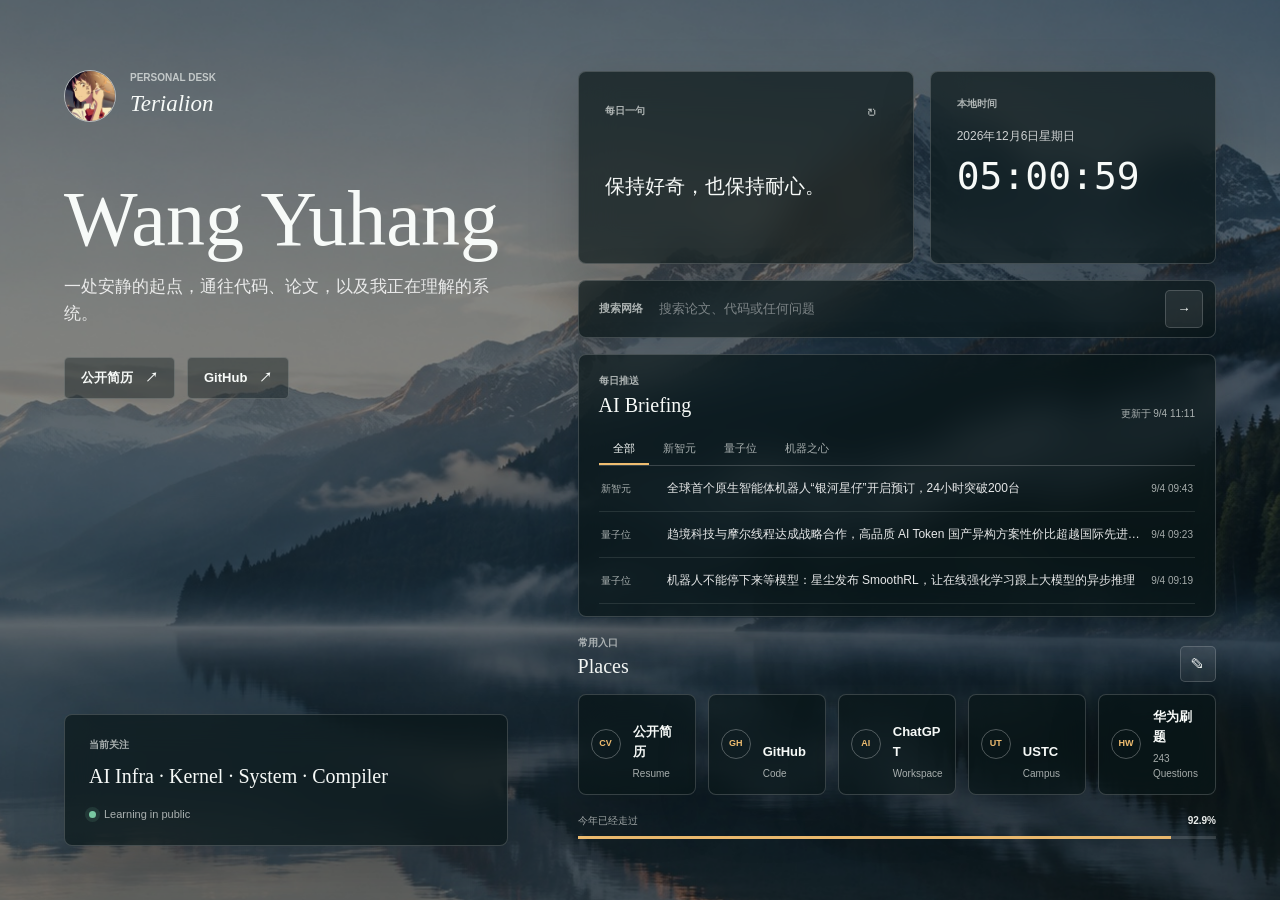
==== desk/index.html @ a97e2ff9 "feat: launch personal homepage and desk" ====
<!doctype html>
<html lang="zh-CN">
  <head>
    <meta charset="UTF-8" />
    <meta name="viewport" content="width=device-width, initial-scale=1" />
    <meta name="theme-color" content="#142425" />
    <meta name="robots" content="noindex, nofollow" />
    <title>Terialion 的起始页</title>
    <link rel="icon" href="data:," />
    <link rel="preload" href="../assets/hero-landscape.jpg" as="image" />
    <link rel="stylesheet" href="desk.css" />
    <script src="desk.js" defer></script>
  </head>
  <body>
    <a class="skip-link" href="#shortcuts">跳到常用入口</a>
    <div class="backdrop" aria-hidden="true"></div>

    <main class="desk-shell">
      <section class="identity" aria-labelledby="desk-title">
        <div>
          <div class="wordmark">
            <img
              class="desk-avatar"
              src="../assets/profile-avatar.png"
              alt="Terialion 的头像"
              width="240"
              height="240"
            />
            <div>
              <p>Personal Desk</p>
              <strong>Terialion</strong>
            </div>
          </div>

          <h1 id="desk-title">Wang Yuhang</h1>
          <p class="identity-lead">
            一处安静的起点，通往代码、论文，以及我正在理解的系统。
          </p>

          <nav class="identity-links" aria-label="个人入口">
            <a href="../">公开简历 <span aria-hidden="true">&#8599;</span></a>
            <a href="https://github.com/Terialion" target="_blank" rel="noreferrer">
              GitHub <span aria-hidden="true">&#8599;</span>
            </a>
          </nav>
        </div>

        <div class="status-panel glass-panel">
          <p class="panel-label">当前关注</p>
          <p>AI Infra · Kernel · System · Compiler</p>
          <span><i aria-hidden="true"></i> Learning in public</span>
        </div>
      </section>

      <section class="workspace" aria-label="起始页工具">
        <div class="widget-row">
          <section class="quote-panel glass-panel" aria-labelledby="quote-title">
            <div class="quote-heading">
              <p class="panel-label" id="quote-title">每日一句</p>
              <button
                class="quote-refresh"
                id="refresh-quote"
                type="button"
                aria-label="换一句"
                title="换一句"
              >
                <span aria-hidden="true">&#8635;</span>
              </button>
            </div>
            <blockquote id="daily-quote" aria-live="polite">
              真正重要的进步，通常来自把一件小事做完。
            </blockquote>
          </section>

          <div class="clock-panel glass-panel">
            <p class="panel-label">本地时间</p>
            <time id="desk-date" class="desk-date">2026 年 9 月 4 日 星期五</time>
            <time id="desk-time" class="desk-time">00:00:00</time>
          </div>
        </div>

        <form
          class="search glass-panel"
          action="https://www.google.com/search"
          method="get"
          target="_blank"
          role="search"
        >
          <label for="web-search">搜索网络</label>
          <input
            id="web-search"
            name="q"
            type="search"
            placeholder="搜索论文、代码或任何问题"
            autocomplete="off"
          />
          <button type="submit" aria-label="搜索">
            <span aria-hidden="true">&#8594;</span>
          </button>
        </form>

        <section class="feed-panel glass-panel" aria-labelledby="feed-title">
          <div class="feed-heading">
            <div>
              <p class="panel-label">每日推送</p>
              <h2 id="feed-title">AI Briefing</h2>
            </div>
            <time id="feed-updated" class="feed-updated">正在更新</time>
          </div>

          <div class="feed-filters" aria-label="筛选文章来源">
            <button type="button" data-source="all" aria-pressed="true">全部</button>
            <button type="button" data-source="新智元" aria-pressed="false">新智元</button>
            <button type="button" data-source="量子位" aria-pressed="false">量子位</button>
            <button type="button" data-source="机器之心" aria-pressed="false">机器之心</button>
          </div>

          <ol id="feed-list" class="feed-list" aria-live="polite">
            <li class="feed-message">正在载入今日文章...</li>
          </ol>
        </section>

        <section class="shortcuts" id="shortcuts" aria-labelledby="shortcuts-title">
          <div class="shortcuts-heading">
            <div>
              <p class="panel-label">常用入口</p>
              <h2 id="shortcuts-title">Places</h2>
            </div>
            <button
              class="icon-button"
              id="edit-shortcuts"
              type="button"
              aria-label="编辑常用入口"
              title="编辑常用入口"
            >
              <span aria-hidden="true">&#9998;</span>
            </button>
          </div>

          <div class="shortcut-grid" id="shortcut-grid"></div>
        </section>

        <footer class="desk-footer">
          <div class="progress-copy">
            <span>今年已经走过</span>
            <strong id="year-percent">0%</strong>
          </div>
          <div
            class="progress-track"
            id="year-progress"
            role="progressbar"
            aria-label="年度进度"
            aria-valuemin="0"
            aria-valuemax="100"
            aria-valuenow="0"
          >
            <span></span>
          </div>
        </footer>
      </section>
    </main>

    <dialog class="shortcut-dialog glass-panel" id="shortcut-dialog">
      <form id="shortcut-form">
        <header>
          <div>
            <p class="panel-label">Personalize</p>
            <h2>编辑常用入口</h2>
          </div>
          <button
            class="icon-button"
            id="close-shortcuts"
            type="button"
            aria-label="关闭"
            title="关闭"
          >
            <span aria-hidden="true">&#10005;</span>
          </button>
        </header>

        <div id="shortcut-fields" class="shortcut-fields"></div>

        <footer>
          <button class="text-button secondary" id="reset-shortcuts" type="button">
            恢复默认
          </button>
          <button class="text-button secondary" id="add-shortcut" type="button">
            添加入口
          </button>
          <button class="text-button primary" type="submit">保存</button>
        </footer>
      </form>
    </dialog>
  </body>
</html>
---- desk/desk.css ----
:root {
  color-scheme: dark;
  --white: #f7faf8;
  --muted: rgb(247 250 248 / 66%);
  --line: rgb(255 255 255 / 18%);
  --glass: rgb(8 22 23 / 68%);
  --glass-hover: rgb(11 31 31 / 82%);
  --amber: #efbd70;
  --green: #79c8a2;
  --max-width: 1380px;
  --sans: Inter, ui-sans-serif, -apple-system, BlinkMacSystemFont, "Segoe UI",
    "Noto Sans SC", "PingFang SC", "Microsoft YaHei", sans-serif;
  --serif: Iowan Old Style, Baskerville, "Times New Roman", "Songti SC", serif;
}

* {
  box-sizing: border-box;
}

html {
  min-height: 100%;
}

body {
  min-width: 320px;
  min-height: 100svh;
  margin: 0;
  overflow-x: hidden;
  background: #172b2d;
  color: var(--white);
  font-family: var(--sans);
  line-height: 1.55;
  letter-spacing: 0;
}

body,
a,
button,
input {
  letter-spacing: 0;
}

.backdrop {
  position: fixed;
  z-index: -2;
  inset: -2%;
  background-image: url("../assets/hero-landscape.jpg");
  background-position: center;
  background-size: cover;
  animation: backdrop-enter 16s ease-out both;
}

body::before {
  position: fixed;
  z-index: -1;
  inset: 0;
  background: rgb(5 16 18 / 48%);
  content: "";
}

a {
  color: inherit;
  text-decoration: none;
}

a:focus-visible,
button:focus-visible,
input:focus-visible {
  outline: 3px solid var(--amber);
  outline-offset: 3px;
}

::selection {
  background: var(--amber);
  color: #17201e;
}

.skip-link {
  position: fixed;
  z-index: 100;
  top: 10px;
  left: 10px;
  padding: 8px 12px;
  transform: translateY(-160%);
  border-radius: 4px;
  background: var(--white);
  color: #17201e;
  font-size: 13px;
}

.skip-link:focus {
  transform: translateY(0);
}

.visually-hidden {
  position: absolute;
  width: 1px;
  height: 1px;
  padding: 0;
  overflow: hidden;
  clip: rect(0 0 0 0);
  white-space: nowrap;
  border: 0;
}

.desk-shell {
  display: grid;
  width: min(100%, var(--max-width));
  min-height: 100svh;
  margin: 0 auto;
  padding: 54px 64px 44px;
  grid-template-columns: minmax(330px, 0.82fr) minmax(560px, 1.18fr);
  align-items: stretch;
  gap: 70px;
}

.identity {
  display: flex;
  min-width: 0;
  padding: 16px 0 10px;
  justify-content: space-between;
  flex-direction: column;
  animation: enter 650ms ease-out 80ms both;
}

.wordmark {
  display: flex;
  align-items: center;
  gap: 14px;
}

.desk-avatar {
  display: block;
  width: 52px;
  height: 52px;
  border: 1px solid rgb(255 255 255 / 52%);
  border-radius: 50%;
  object-fit: cover;
}

.wordmark p,
.wordmark strong {
  display: block;
  margin: 0;
}

.wordmark p {
  color: var(--muted);
  font-size: 10px;
  font-weight: 750;
  text-transform: uppercase;
}

.wordmark strong {
  font-family: var(--serif);
  font-size: 23px;
  font-style: italic;
  font-weight: 500;
}

.identity h1 {
  max-width: 600px;
  margin: 62px 0 20px;
  font-family: var(--serif);
  font-size: 78px;
  font-weight: 400;
  line-height: 0.9;
}

.identity-lead {
  max-width: 510px;
  margin: 0;
  color: rgb(255 255 255 / 84%);
  font-size: 17px;
}

.identity-links {
  display: flex;
  margin-top: 30px;
  flex-wrap: wrap;
  gap: 12px;
}

.identity-links a {
  display: inline-flex;
  min-height: 42px;
  padding: 0 16px;
  align-items: center;
  gap: 12px;
  border: 1px solid var(--line);
  border-radius: 5px;
  background: rgb(8 22 23 / 40%);
  font-size: 13px;
  font-weight: 700;
  transition: background-color 160ms ease, border-color 160ms ease;
}

.identity-links a:hover {
  border-color: rgb(255 255 255 / 42%);
  background: var(--glass-hover);
}

.glass-panel {
  border: 1px solid var(--line);
  border-radius: 8px;
  background: var(--glass);
  box-shadow: 0 18px 52px rgb(0 0 0 / 18%);
  backdrop-filter: blur(18px);
}

.status-panel {
  max-width: 510px;
  margin-top: 52px;
  padding: 22px 24px;
}

.panel-label {
  margin: 0;
  color: var(--muted);
  font-size: 10px;
  font-weight: 800;
  text-transform: uppercase;
}

.status-panel > p:nth-child(2) {
  margin: 8px 0 14px;
  font-family: var(--serif);
  font-size: 20px;
}

.status-panel > span {
  display: flex;
  align-items: center;
  gap: 8px;
  color: var(--muted);
  font-size: 11px;
}

.status-panel i {
  width: 7px;
  height: 7px;
  border-radius: 50%;
  background: var(--green);
  box-shadow: 0 0 0 4px rgb(121 200 162 / 13%);
}

.workspace {
  display: flex;
  min-width: 0;
  justify-content: center;
  flex-direction: column;
  animation: enter 650ms ease-out 180ms both;
}

.widget-row {
  display: grid;
  grid-template-columns: minmax(0, 1.08fr) minmax(250px, 0.92fr);
  gap: 16px;
}

.quote-panel,
.clock-panel {
  min-height: 176px;
  margin: 0;
  padding: 24px 26px;
}

.quote-panel {
  display: flex;
  flex-direction: column;
}

.quote-heading {
  display: flex;
  align-items: center;
  justify-content: space-between;
}

.quote-refresh {
  display: grid;
  width: 30px;
  height: 30px;
  padding: 0;
  place-items: center;
  border: 0;
  background: transparent;
  color: var(--muted);
  font-size: 19px;
  cursor: pointer;
}

.quote-refresh:hover {
  color: var(--white);
}

.quote-panel blockquote {
  display: flex;
  min-height: 105px;
  margin: 8px 0 0;
  align-items: center;
  font-family: var(--serif);
  font-size: 20px;
  line-height: 1.45;
}

.desk-date,
.desk-time {
  display: block;
}

.desk-date {
  min-height: 23px;
  margin-top: 16px;
  color: rgb(255 255 255 / 78%);
  font-size: 12px;
}

.desk-time {
  min-height: 54px;
  margin-top: 2px;
  font-family: ui-monospace, SFMono-Regular, Menlo, Monaco, Consolas, monospace;
  font-size: 38px;
  font-variant-numeric: tabular-nums;
  line-height: 1.3;
}

.search {
  display: grid;
  min-height: 58px;
  margin-top: 16px;
  padding: 0 10px 0 20px;
  grid-template-columns: auto 1fr 40px;
  align-items: center;
  gap: 14px;
}

.search label {
  color: var(--muted);
  font-size: 11px;
  font-weight: 750;
}

.search input {
  min-width: 0;
  height: 40px;
  border: 0;
  outline: 0;
  background: transparent;
  color: var(--white);
  font: inherit;
  font-size: 13px;
}

.search input::placeholder {
  color: rgb(255 255 255 / 42%);
}

.search button {
  display: grid;
  width: 38px;
  height: 38px;
  padding: 0;
  place-items: center;
  border: 1px solid var(--line);
  border-radius: 5px;
  background: rgb(255 255 255 / 8%);
  color: var(--white);
  cursor: pointer;
}

.search button:hover {
  background: rgb(255 255 255 / 15%);
}

.feed-panel {
  min-height: 244px;
  margin-top: 16px;
  padding: 18px 20px 8px;
}

.feed-heading {
  display: flex;
  align-items: end;
  justify-content: space-between;
  gap: 20px;
}

.feed-heading h2 {
  margin: 2px 0 0;
  font-family: var(--serif);
  font-size: 20px;
  font-weight: 500;
}

.feed-updated {
  color: var(--muted);
  font-size: 10px;
  white-space: nowrap;
}

.feed-filters {
  display: flex;
  margin-top: 12px;
  overflow-x: auto;
  border-bottom: 1px solid var(--line);
  scrollbar-width: none;
}

.feed-filters::-webkit-scrollbar {
  display: none;
}

.feed-filters button {
  min-height: 32px;
  padding: 0 14px;
  border: 0;
  border-bottom: 2px solid transparent;
  background: transparent;
  color: var(--muted);
  font: inherit;
  font-size: 11px;
  cursor: pointer;
  white-space: nowrap;
}

.feed-filters button:hover {
  color: var(--white);
}

.feed-filters button[aria-pressed="true"] {
  border-bottom-color: var(--amber);
  color: var(--white);
}

.feed-list {
  max-height: 142px;
  margin: 0 -8px 0 0;
  padding: 0 8px 0 0;
  overflow-y: auto;
  list-style: none;
  scrollbar-color: rgb(255 255 255 / 24%) transparent;
  scrollbar-width: thin;
}

.feed-item {
  display: grid;
  min-height: 46px;
  padding: 8px 2px;
  grid-template-columns: 56px minmax(0, 1fr) auto;
  align-items: center;
  gap: 10px;
  border-bottom: 1px solid rgb(255 255 255 / 10%);
}

.feed-item:hover .feed-item-title {
  color: var(--amber);
}

.feed-source,
.feed-date {
  color: var(--muted);
  font-size: 10px;
  white-space: nowrap;
}

.feed-item-title {
  display: -webkit-box;
  overflow: hidden;
  color: rgb(255 255 255 / 90%);
  font-size: 12px;
  line-height: 1.45;
  transition: color 160ms ease;
  -webkit-box-orient: vertical;
  -webkit-line-clamp: 1;
}

.feed-message {
  padding: 28px 2px;
  color: var(--muted);
  font-size: 12px;
  text-align: center;
}

.shortcuts {
  margin-top: 18px;
}

.shortcuts-heading {
  display: flex;
  margin-bottom: 12px;
  align-items: end;
  justify-content: space-between;
}

.shortcuts-heading h2 {
  margin: 0;
  font-family: var(--serif);
  font-size: 20px;
  font-weight: 500;
}

.icon-button {
  display: grid;
  width: 36px;
  height: 36px;
  padding: 0;
  place-items: center;
  border: 1px solid var(--line);
  border-radius: 5px;
  background: rgb(255 255 255 / 7%);
  color: var(--white);
  cursor: pointer;
}

.icon-button:hover {
  background: rgb(255 255 255 / 15%);
}

.shortcut-grid {
  display: grid;
  grid-template-columns: repeat(auto-fit, minmax(118px, 1fr));
  gap: 12px;
}

.shortcut {
  display: grid;
  min-width: 0;
  min-height: 78px;
  padding: 12px;
  grid-template-columns: 32px 1fr;
  grid-template-rows: 1fr auto;
  align-items: center;
  gap: 4px 10px;
  transition: transform 170ms ease, background-color 170ms ease,
    border-color 170ms ease;
}

.shortcut:hover {
  transform: translateY(-3px);
  border-color: rgb(255 255 255 / 40%);
  background: var(--glass-hover);
}

.shortcut-mark {
  display: grid;
  width: 30px;
  height: 30px;
  grid-row: 1 / 3;
  place-items: center;
  border: 1px solid rgb(255 255 255 / 28%);
  border-radius: 50%;
  color: var(--amber);
  font-size: 9px;
  font-weight: 800;
}

.shortcut > span:nth-child(2) {
  align-self: end;
  overflow-wrap: anywhere;
  font-size: 13px;
  font-weight: 700;
}

.shortcut small {
  align-self: start;
  color: var(--muted);
  font-size: 10px;
}

.desk-footer {
  margin-top: 18px;
}

.progress-copy {
  display: flex;
  margin-bottom: 8px;
  align-items: center;
  justify-content: space-between;
  color: var(--muted);
  font-size: 10px;
}

.progress-copy strong {
  color: var(--white);
  font-variant-numeric: tabular-nums;
}

.progress-track {
  height: 3px;
  overflow: hidden;
  background: rgb(255 255 255 / 14%);
}

.progress-track span {
  display: block;
  width: 0;
  height: 100%;
  background: var(--amber);
}

.shortcut-dialog {
  width: min(620px, calc(100% - 32px));
  max-height: min(720px, calc(100svh - 32px));
  padding: 0;
  overflow: hidden;
  color: var(--white);
}

.shortcut-dialog::backdrop {
  background: rgb(2 10 11 / 72%);
  backdrop-filter: blur(5px);
}

.shortcut-dialog form {
  display: flex;
  max-height: inherit;
  padding: 22px;
  flex-direction: column;
}

.shortcut-dialog header,
.shortcut-dialog footer {
  display: flex;
  align-items: center;
  justify-content: space-between;
  gap: 10px;
}

.shortcut-dialog h2 {
  margin: 2px 0 0;
  font-family: var(--serif);
  font-size: 24px;
  font-weight: 500;
}

.shortcut-fields {
  display: grid;
  margin: 20px 0;
  padding-right: 4px;
  overflow-y: auto;
  gap: 10px;
}

.shortcut-field {
  display: grid;
  grid-template-columns: minmax(110px, 0.72fr) minmax(180px, 1.28fr) 36px;
  align-items: center;
  gap: 8px;
}

.shortcut-field input {
  width: 100%;
  min-width: 0;
  height: 40px;
  padding: 0 11px;
  border: 1px solid var(--line);
  border-radius: 5px;
  outline: 0;
  background: rgb(255 255 255 / 7%);
  color: var(--white);
  font: inherit;
  font-size: 12px;
}

.shortcut-field input:focus {
  border-color: var(--amber);
}

.shortcut-dialog footer {
  justify-content: flex-end;
  flex-wrap: wrap;
}

.text-button {
  min-height: 38px;
  padding: 0 14px;
  border: 1px solid var(--line);
  border-radius: 5px;
  color: var(--white);
  font: inherit;
  font-size: 12px;
  font-weight: 700;
  cursor: pointer;
}

.text-button.secondary {
  background: rgb(255 255 255 / 7%);
}

.text-button.primary {
  border-color: var(--amber);
  background: var(--amber);
  color: #17201e;
}

@keyframes enter {
  from {
    transform: translateY(16px);
    opacity: 0;
  }
  to {
    transform: translateY(0);
    opacity: 1;
  }
}

@keyframes backdrop-enter {
  from {
    transform: scale(1.05);
  }
  to {
    transform: scale(1.015);
  }
}

@media (max-width: 980px) {
  .desk-shell {
    min-height: auto;
    padding: 38px 40px;
    grid-template-columns: 1fr;
    gap: 32px;
  }

  .identity {
    display: grid;
    padding-top: 0;
    grid-template-columns: 1fr minmax(300px, 0.72fr);
    align-items: end;
    gap: 36px;
  }

  .identity h1 {
    margin-top: 36px;
    font-size: 68px;
  }

  .status-panel {
    margin: 0;
  }
}

@media (max-width: 700px) {
  .backdrop {
    background-position: 60% center;
  }

  .desk-shell {
    padding: 24px 22px 30px;
  }

  .identity {
    display: flex;
    align-items: stretch;
    gap: 0;
  }

  .monogram {
    width: 44px;
    height: 44px;
  }

  .identity h1 {
    margin: 32px 0 16px;
    font-size: 55px;
  }

  .identity-lead {
    font-size: 15px;
  }

  .identity-links {
    margin-top: 22px;
  }

  .status-panel {
    margin-top: 24px;
  }

  .widget-row {
    grid-template-columns: 1fr;
  }

  .quote-panel,
  .clock-panel {
    min-height: 142px;
  }

  .quote-panel blockquote {
    min-height: 72px;
  }

  .clock-panel {
    display: grid;
    grid-template-columns: 1fr auto;
    align-items: end;
    column-gap: 14px;
  }

  .clock-panel .panel-label,
  .desk-date {
    grid-column: 1;
  }

  .desk-date {
    margin-top: 8px;
  }

  .desk-time {
    min-width: 135px;
    min-height: 40px;
    margin: 0;
    grid-column: 2;
    grid-row: 1 / 3;
    font-size: 27px;
    text-align: right;
  }

  .search {
    grid-template-columns: 1fr 40px;
  }

  .search label {
    position: absolute;
    width: 1px;
    height: 1px;
    overflow: hidden;
    clip: rect(0 0 0 0);
  }

  .feed-panel {
    min-height: 264px;
  }

  .feed-list {
    max-height: 160px;
  }

  .feed-item {
    grid-template-columns: 52px minmax(0, 1fr);
  }

  .feed-date {
    display: none;
  }

  .shortcut-grid {
    grid-template-columns: 1fr 1fr;
  }

  .shortcut-field {
    grid-template-columns: 1fr 36px;
  }

  .shortcut-field input:nth-child(2) {
    grid-column: 1;
  }

  .shortcut-field .icon-button {
    grid-column: 2;
    grid-row: 1 / 3;
  }
}

@media (max-width: 390px) {
  .desk-time {
    min-width: 116px;
    font-size: 23px;
  }

  .shortcut {
    padding: 13px;
    grid-template-columns: 32px 1fr;
  }

  .shortcut-mark {
    width: 30px;
    height: 30px;
  }
}

@media (prefers-reduced-motion: reduce) {
  *,
  *::before,
  *::after {
    animation-duration: 0.01ms !important;
    animation-iteration-count: 1 !important;
    transition-duration: 0.01ms !important;
  }
}
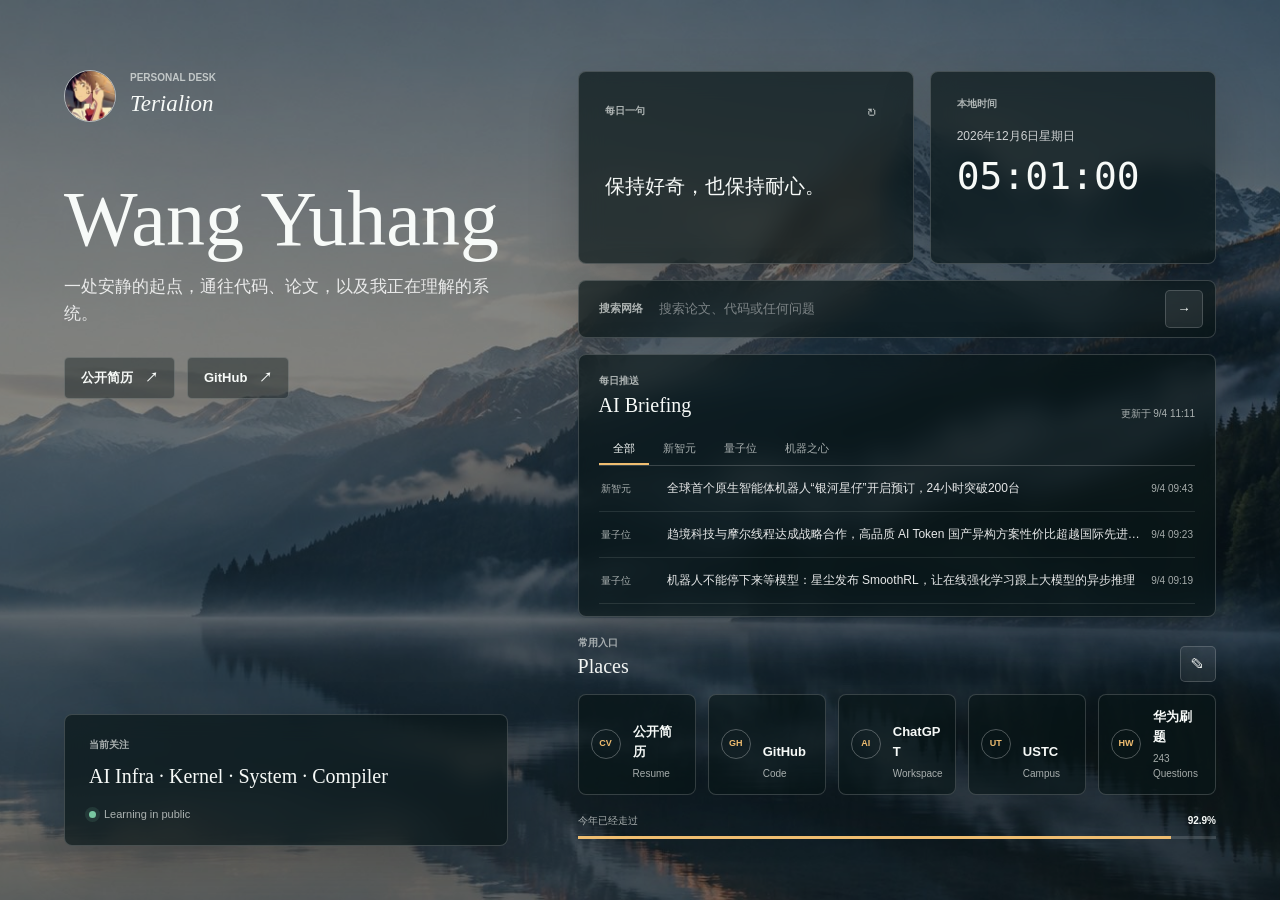
==== commit f1626e4c: "perf: speed up desk rendering" ====
--- a/desk/index.html
+++ b/desk/index.html
@@ -21,10 +21,10 @@
           <div class="wordmark">
             <img
               class="desk-avatar"
-              src="../assets/profile-avatar.png"
+              src="../assets/profile-avatar-small.jpg"
               alt="Terialion 的头像"
-              width="240"
-              height="240"
+              width="104"
+              height="104"
             />
             <div>
               <p>Personal Desk</p>
--- a/desk/desk.css
+++ b/desk/desk.css
@@ -43,11 +43,10 @@
 .backdrop {
   position: fixed;
   z-index: -2;
-  inset: -2%;
+  inset: 0;
   background-image: url("../assets/hero-landscape.jpg");
   background-position: center;
   background-size: cover;
-  animation: backdrop-enter 16s ease-out both;
 }
 
 body::before {
@@ -120,7 +119,6 @@
   padding: 16px 0 10px;
   justify-content: space-between;
   flex-direction: column;
-  animation: enter 650ms ease-out 80ms both;
 }
 
 .wordmark {
@@ -205,7 +203,7 @@
   border-radius: 8px;
   background: var(--glass);
   box-shadow: 0 18px 52px rgb(0 0 0 / 18%);
-  backdrop-filter: blur(18px);
+  backdrop-filter: blur(12px);
 }
 
 .status-panel {
@@ -249,7 +247,6 @@
   min-width: 0;
   justify-content: center;
   flex-direction: column;
-  animation: enter 650ms ease-out 180ms both;
 }
 
 .widget-row {
@@ -533,6 +530,7 @@
   gap: 4px 10px;
   transition: transform 170ms ease, background-color 170ms ease,
     border-color 170ms ease;
+  backdrop-filter: none;
 }
 
 .shortcut:hover {
@@ -693,26 +691,6 @@
   color: #17201e;
 }
 
-@keyframes enter {
-  from {
-    transform: translateY(16px);
-    opacity: 0;
-  }
-  to {
-    transform: translateY(0);
-    opacity: 1;
-  }
-}
-
-@keyframes backdrop-enter {
-  from {
-    transform: scale(1.05);
-  }
-  to {
-    transform: scale(1.015);
-  }
-}
-
 @media (max-width: 980px) {
   .desk-shell {
     min-height: auto;
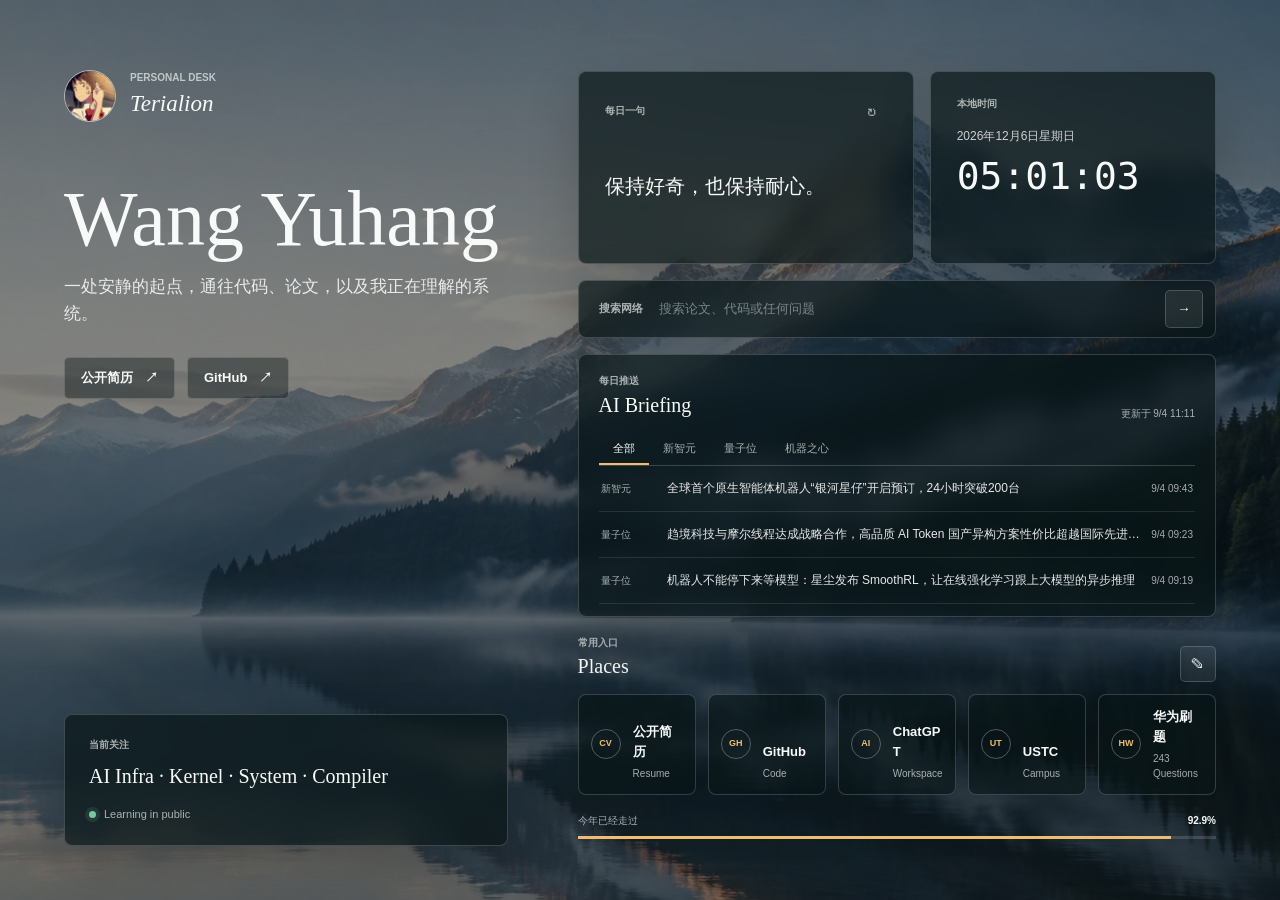
==== commit e6938536: "fix: refresh optimized desk assets" ====
--- a/desk/index.html
+++ b/desk/index.html
@@ -7,9 +7,9 @@
     <meta name="robots" content="noindex, nofollow" />
     <title>Terialion 的起始页</title>
     <link rel="icon" href="data:," />
-    <link rel="preload" href="../assets/hero-landscape.jpg" as="image" />
-    <link rel="stylesheet" href="desk.css" />
-    <script src="desk.js" defer></script>
+    <link rel="preload" href="../assets/hero-landscape.jpg?v=20260905" as="image" />
+    <link rel="stylesheet" href="desk.css?v=20260905" />
+    <script src="desk.js?v=20260905" defer></script>
   </head>
   <body>
     <a class="skip-link" href="#shortcuts">跳到常用入口</a>
--- a/desk/desk.css
+++ b/desk/desk.css
@@ -44,7 +44,7 @@
   position: fixed;
   z-index: -2;
   inset: 0;
-  background-image: url("../assets/hero-landscape.jpg");
+  background-image: url("../assets/hero-landscape.jpg?v=20260905");
   background-position: center;
   background-size: cover;
 }
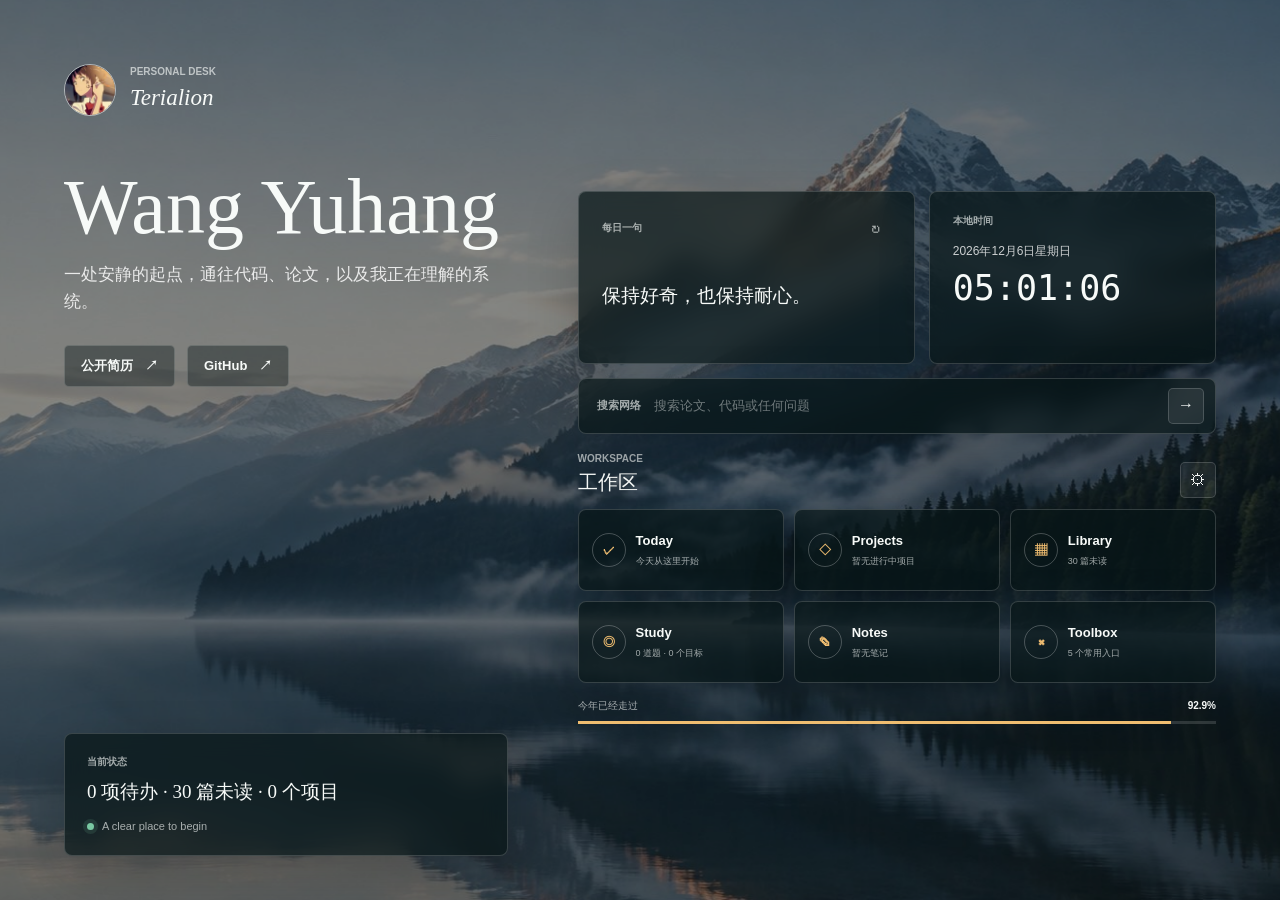
==== commit d4533f33: "feat: expand desk into personal workspace" ====
--- a/desk/index.html
+++ b/desk/index.html
@@ -7,15 +7,15 @@
     <meta name="robots" content="noindex, nofollow" />
     <title>Terialion 的起始页</title>
     <link rel="icon" href="data:," />
-    <link rel="preload" href="../assets/hero-landscape.jpg?v=20260905" as="image" />
-    <link rel="stylesheet" href="desk.css?v=20260905" />
-    <script src="desk.js?v=20260905" defer></script>
+    <link rel="preload" href="../assets/hero-landscape.jpg?v=20260905-2" as="image" />
+    <link rel="stylesheet" href="desk.css?v=20260905-3" />
+    <script src="desk.js?v=20260905-3" defer></script>
   </head>
-  <body>
-    <a class="skip-link" href="#shortcuts">跳到常用入口</a>
+  <body data-appearance="balanced">
+    <a class="skip-link" href="#home-main">跳到工作区</a>
     <div class="backdrop" aria-hidden="true"></div>
 
-    <main class="desk-shell">
+    <main class="desk-shell" id="home-view">
       <section class="identity" aria-labelledby="desk-title">
         <div>
           <div class="wordmark">
@@ -46,13 +46,13 @@
         </div>
 
         <div class="status-panel glass-panel">
-          <p class="panel-label">当前关注</p>
-          <p>AI Infra · Kernel · System · Compiler</p>
-          <span><i aria-hidden="true"></i> Learning in public</span>
+          <p class="panel-label">当前状态</p>
+          <p id="home-status">AI Infra · Kernel · System · Compiler</p>
+          <span><i aria-hidden="true"></i><span id="home-status-meta">Learning in public</span></span>
         </div>
       </section>
 
-      <section class="workspace" aria-label="起始页工具">
+      <section class="workspace" id="home-main" aria-label="起始页工具">
         <div class="widget-row">
           <section class="quote-panel glass-panel" aria-labelledby="quote-title">
             <div class="quote-heading">
@@ -74,7 +74,7 @@
 
           <div class="clock-panel glass-panel">
             <p class="panel-label">本地时间</p>
-            <time id="desk-date" class="desk-date">2026 年 9 月 4 日 星期五</time>
+            <time id="desk-date" class="desk-date">2026 年 9 月 5 日 星期六</time>
             <time id="desk-time" class="desk-time">00:00:00</time>
           </div>
         </div>
@@ -99,45 +99,43 @@
           </button>
         </form>
 
-        <section class="feed-panel glass-panel" aria-labelledby="feed-title">
-          <div class="feed-heading">
+        <section class="module-launcher" id="module-launcher" aria-labelledby="launcher-title">
+          <div class="launcher-heading">
             <div>
-              <p class="panel-label">每日推送</p>
-              <h2 id="feed-title">AI Briefing</h2>
+              <p class="panel-label">Workspace</p>
+              <h2 id="launcher-title">工作区</h2>
             </div>
-            <time id="feed-updated" class="feed-updated">正在更新</time>
-          </div>
-
-          <div class="feed-filters" aria-label="筛选文章来源">
-            <button type="button" data-source="all" aria-pressed="true">全部</button>
-            <button type="button" data-source="新智元" aria-pressed="false">新智元</button>
-            <button type="button" data-source="量子位" aria-pressed="false">量子位</button>
-            <button type="button" data-source="机器之心" aria-pressed="false">机器之心</button>
-          </div>
-
-          <ol id="feed-list" class="feed-list" aria-live="polite">
-            <li class="feed-message">正在载入今日文章...</li>
-          </ol>
-        </section>
-
-        <section class="shortcuts" id="shortcuts" aria-labelledby="shortcuts-title">
-          <div class="shortcuts-heading">
-            <div>
-              <p class="panel-label">常用入口</p>
-              <h2 id="shortcuts-title">Places</h2>
-            </div>
-            <button
-              class="icon-button"
-              id="edit-shortcuts"
-              type="button"
-              aria-label="编辑常用入口"
-              title="编辑常用入口"
-            >
-              <span aria-hidden="true">&#9998;</span>
+            <button class="icon-button" type="button" data-open-settings aria-label="打开设置" title="设置">
+              <span aria-hidden="true">&#9881;</span>
             </button>
           </div>
 
-          <div class="shortcut-grid" id="shortcut-grid"></div>
+          <nav class="module-grid" aria-label="工作区模块">
+            <a class="module-card glass-panel" href="#today">
+              <span class="module-symbol" aria-hidden="true">&#10003;</span>
+              <span><strong>Today</strong><small id="summary-today">今天从这里开始</small></span>
+            </a>
+            <a class="module-card glass-panel" href="#projects">
+              <span class="module-symbol" aria-hidden="true">&#9671;</span>
+              <span><strong>Projects</strong><small id="summary-projects">暂无进行中项目</small></span>
+            </a>
+            <a class="module-card glass-panel" href="#library">
+              <span class="module-symbol" aria-hidden="true">&#9638;</span>
+              <span><strong>Library</strong><small id="summary-library">正在载入文章</small></span>
+            </a>
+            <a class="module-card glass-panel" href="#study">
+              <span class="module-symbol" aria-hidden="true">&#9678;</span>
+              <span><strong>Study</strong><small id="summary-study">学习进度</small></span>
+            </a>
+            <a class="module-card glass-panel" href="#notes">
+              <span class="module-symbol" aria-hidden="true">&#9998;</span>
+              <span><strong>Notes</strong><small id="summary-notes">暂无笔记</small></span>
+            </a>
+            <a class="module-card glass-panel" href="#toolbox">
+              <span class="module-symbol" aria-hidden="true">&#8984;</span>
+              <span><strong>Toolbox</strong><small id="summary-toolbox">常用入口</small></span>
+            </a>
+          </nav>
         </section>
 
         <footer class="desk-footer">
@@ -157,6 +155,213 @@
             <span></span>
           </div>
         </footer>
+      </section>
+    </main>
+
+    <main class="workspace-shell" id="workspace-view" hidden>
+      <aside class="workspace-nav glass-panel">
+        <a class="workspace-brand" href="#home">
+          <img src="../assets/profile-avatar-small.jpg" alt="" width="104" height="104" />
+          <span><small>Personal Desk</small><strong>Terialion</strong></span>
+        </a>
+        <nav aria-label="工作区导航">
+          <a href="#today" data-route="today"><span aria-hidden="true">&#10003;</span>Today</a>
+          <a href="#projects" data-route="projects"><span aria-hidden="true">&#9671;</span>Projects</a>
+          <a href="#library" data-route="library"><span aria-hidden="true">&#9638;</span>Library</a>
+          <a href="#study" data-route="study"><span aria-hidden="true">&#9678;</span>Study</a>
+          <a href="#notes" data-route="notes"><span aria-hidden="true">&#9998;</span>Notes</a>
+          <a href="#toolbox" data-route="toolbox"><span aria-hidden="true">&#8984;</span>Toolbox</a>
+        </nav>
+        <div class="workspace-nav-footer">
+          <a href="#home">&#8592; Home</a>
+          <button class="icon-button" type="button" data-open-settings aria-label="打开设置" title="设置">
+            <span aria-hidden="true">&#9881;</span>
+          </button>
+        </div>
+      </aside>
+
+      <section class="workspace-main">
+        <header class="workspace-header">
+          <div>
+            <p class="panel-label">Terialion / Desk</p>
+            <h1 id="workspace-title">Today</h1>
+          </div>
+          <a class="home-button" href="#home" aria-label="返回 Home">&#8592; Home</a>
+        </header>
+
+        <section class="module-view" data-view="today" aria-labelledby="today-title">
+          <div class="view-heading">
+            <div><p class="panel-label">Daily</p><h2 id="today-title">今天</h2></div>
+            <time id="today-date"></time>
+          </div>
+          <div class="module-layout">
+            <section class="tool-panel glass-panel">
+              <div class="tool-heading"><h3>任务</h3><span id="task-count">0 项待完成</span></div>
+              <form class="entry-form task-form" id="task-form">
+                <label class="visually-hidden" for="task-title">任务名称</label>
+                <input id="task-title" name="title" type="text" maxlength="80" placeholder="添加今天要完成的事情" required />
+                <label class="visually-hidden" for="task-due">日期</label>
+                <input id="task-due" name="due" type="date" />
+                <label class="visually-hidden" for="task-priority">优先级</label>
+                <select id="task-priority" name="priority" aria-label="优先级">
+                  <option value="normal">普通</option>
+                  <option value="high">重要</option>
+                  <option value="low">稍后</option>
+                </select>
+                <button class="text-button primary" type="submit">添加</button>
+              </form>
+              <div class="segment-control" id="task-filters" aria-label="筛选任务">
+                <button type="button" data-task-filter="open" aria-pressed="true">待完成</button>
+                <button type="button" data-task-filter="all" aria-pressed="false">全部</button>
+                <button type="button" data-task-filter="done" aria-pressed="false">已完成</button>
+              </div>
+              <ul class="record-list" id="task-list" aria-live="polite"></ul>
+            </section>
+
+            <div class="side-stack">
+              <section class="tool-panel glass-panel focus-panel">
+                <div class="tool-heading">
+                  <h3>专注计时</h3>
+                  <select id="focus-duration" aria-label="专注时长">
+                    <option value="25">25 分钟</option>
+                    <option value="50">50 分钟</option>
+                  </select>
+                </div>
+                <time id="focus-time" datetime="PT25M">25:00</time>
+                <div class="button-row">
+                  <button class="text-button primary" id="focus-toggle" type="button">开始</button>
+                  <button class="text-button secondary" id="focus-reset" type="button">重置</button>
+                </div>
+                <p id="focus-count">今日完成 0 次</p>
+              </section>
+
+              <section class="tool-panel glass-panel">
+                <div class="tool-heading"><h3>每日回顾</h3><span id="review-status"></span></div>
+                <textarea id="daily-review" rows="6" maxlength="1200" placeholder="记录今天完成了什么"></textarea>
+              </section>
+            </div>
+          </div>
+        </section>
+
+        <section class="module-view" data-view="projects" aria-labelledby="projects-title" hidden>
+          <div class="view-heading"><div><p class="panel-label">Long term</p><h2 id="projects-title">项目</h2></div><span id="project-count"></span></div>
+          <section class="tool-panel glass-panel">
+            <form class="entry-form project-form" id="project-form">
+              <label class="visually-hidden" for="project-title">项目名称</label>
+              <input id="project-title" name="title" type="text" maxlength="60" placeholder="项目名称" required />
+              <label class="visually-hidden" for="project-next">下一里程碑</label>
+              <input id="project-next" name="next" type="text" maxlength="100" placeholder="下一里程碑" />
+              <label class="visually-hidden" for="project-due">目标日期</label>
+              <input id="project-due" name="due" type="date" />
+              <button class="text-button primary" type="submit">添加项目</button>
+            </form>
+            <ul class="project-list" id="project-list" aria-live="polite"></ul>
+          </section>
+        </section>
+
+        <section class="module-view" data-view="library" aria-labelledby="library-title" hidden>
+          <div class="view-heading">
+            <div><p class="panel-label">Read &amp; collect</p><h2 id="library-title">资料库</h2></div>
+            <time id="feed-updated" class="feed-updated">正在更新</time>
+          </div>
+          <div class="library-layout">
+            <section class="tool-panel glass-panel">
+              <div class="library-toolbar">
+                <label class="visually-hidden" for="library-search">搜索资料</label>
+                <input id="library-search" type="search" placeholder="搜索文章、论文或来源" autocomplete="off" />
+                <div class="segment-control" id="library-state-filters" aria-label="筛选阅读状态">
+                  <button type="button" data-library-state="unread" aria-pressed="true">未读</button>
+                  <button type="button" data-library-state="saved" aria-pressed="false">收藏</button>
+                  <button type="button" data-library-state="later" aria-pressed="false">稍后</button>
+                  <button type="button" data-library-state="read" aria-pressed="false">已读</button>
+                  <button type="button" data-library-state="all" aria-pressed="false">全部</button>
+                </div>
+              </div>
+              <div class="feed-filters" id="library-source-filters" aria-label="筛选文章来源">
+                <button type="button" data-library-source="all" aria-pressed="true">全部</button>
+                <button type="button" data-library-source="新智元" aria-pressed="false">新智元</button>
+                <button type="button" data-library-source="量子位" aria-pressed="false">量子位</button>
+                <button type="button" data-library-source="机器之心" aria-pressed="false">机器之心</button>
+                <button type="button" data-library-source="manual" aria-pressed="false">自存资料</button>
+              </div>
+              <ol id="library-list" class="library-list" aria-live="polite">
+                <li class="feed-message">正在载入今日文章...</li>
+              </ol>
+            </section>
+
+            <aside class="tool-panel glass-panel save-resource-panel">
+              <div class="tool-heading"><h3>保存资料</h3><span>Paper / Web</span></div>
+              <form class="stack-form" id="resource-form">
+                <label for="resource-title">标题</label>
+                <input id="resource-title" name="title" type="text" maxlength="120" required />
+                <label for="resource-url">网址</label>
+                <input id="resource-url" name="url" type="url" inputmode="url" placeholder="https://" required />
+                <label for="resource-kind">类型</label>
+                <select id="resource-kind" name="kind"><option value="Paper">Paper</option><option value="Web">Web</option></select>
+                <button class="text-button primary" type="submit">保存</button>
+              </form>
+            </aside>
+          </div>
+        </section>
+
+        <section class="module-view" data-view="study" aria-labelledby="study-title" hidden>
+          <div class="view-heading"><div><p class="panel-label">Practice</p><h2 id="study-title">学习</h2></div><span id="study-summary"></span></div>
+          <div class="study-overview">
+            <a class="study-card glass-panel" href="../tools/huawei-ai-quiz.html">
+              <span class="module-symbol" aria-hidden="true">HW</span>
+              <span><small>题库</small><strong>华为 AI 方向刷题</strong><em id="quiz-progress-label">0 / 243</em></span>
+              <span class="mini-progress"><i id="quiz-progress-bar"></i></span>
+            </a>
+            <a class="study-card glass-panel" href="https://leetcode.cn/studyplan/top-100-liked/" target="_blank" rel="noreferrer">
+              <span class="module-symbol" aria-hidden="true">LC</span>
+              <span><small>算法</small><strong>LeetCode 热题 100</strong><em>打开学习计划 &#8599;</em></span>
+            </a>
+          </div>
+          <section class="tool-panel glass-panel study-goals-panel">
+            <div class="tool-heading"><h3>学习目标</h3><span id="study-goal-count"></span></div>
+            <form class="entry-form" id="study-goal-form">
+              <label class="visually-hidden" for="study-goal-title">学习目标</label>
+              <input id="study-goal-title" name="title" type="text" maxlength="80" placeholder="例如：完成 CSAPP 第三章" required />
+              <button class="text-button primary" type="submit">添加</button>
+            </form>
+            <ul class="study-goal-list" id="study-goal-list"></ul>
+          </section>
+        </section>
+
+        <section class="module-view" data-view="notes" aria-labelledby="notes-title" hidden>
+          <div class="view-heading"><div><p class="panel-label">Write</p><h2 id="notes-title">笔记</h2></div><button class="text-button primary" id="new-note" type="button">新建笔记</button></div>
+          <div class="notes-layout">
+            <section class="notes-index glass-panel">
+              <label class="visually-hidden" for="note-search">搜索笔记</label>
+              <input id="note-search" type="search" placeholder="搜索标题、标签或正文" autocomplete="off" />
+              <ol id="note-list" aria-live="polite"></ol>
+            </section>
+            <section class="note-editor glass-panel">
+              <form id="note-form">
+                <label class="visually-hidden" for="note-title">笔记标题</label>
+                <input id="note-title" name="title" type="text" maxlength="100" placeholder="笔记标题" required />
+                <label class="visually-hidden" for="note-tags">标签</label>
+                <input id="note-tags" name="tags" type="text" maxlength="120" placeholder="标签，用逗号分隔" />
+                <label class="visually-hidden" for="note-body">Markdown 正文</label>
+                <textarea id="note-body" name="body" rows="18" maxlength="30000" placeholder="# Markdown 正文"></textarea>
+                <footer>
+                  <label class="pin-note"><input id="note-pinned" name="pinned" type="checkbox" /> 置顶</label>
+                  <div class="button-row">
+                    <button class="text-button danger" id="delete-note" type="button" disabled>删除</button>
+                    <button class="text-button primary" type="submit">保存笔记</button>
+                  </div>
+                </footer>
+              </form>
+            </section>
+          </div>
+        </section>
+
+        <section class="module-view" data-view="toolbox" aria-labelledby="toolbox-title" hidden>
+          <div class="view-heading"><div><p class="panel-label">Links &amp; apps</p><h2 id="toolbox-title">工具箱</h2></div><button class="icon-button" id="edit-shortcuts" type="button" aria-label="编辑常用入口" title="编辑常用入口"><span aria-hidden="true">&#9998;</span></button></div>
+          <section class="tool-panel glass-panel">
+            <div class="shortcut-grid" id="shortcut-grid"></div>
+          </section>
+        </section>
       </section>
     </main>
 
@@ -191,5 +396,31 @@
         </footer>
       </form>
     </dialog>
+
+    <dialog class="settings-dialog glass-panel" id="settings-dialog">
+      <form method="dialog">
+        <header>
+          <div><p class="panel-label">Personalize</p><h2>Desk 设置</h2></div>
+          <button class="icon-button" type="submit" aria-label="关闭设置" title="关闭"><span aria-hidden="true">&#10005;</span></button>
+        </header>
+        <label for="appearance-select">显示模式</label>
+        <select id="appearance-select">
+          <option value="balanced">平衡</option>
+          <option value="clear">清晰背景</option>
+          <option value="focus">专注</option>
+        </select>
+        <section class="settings-data">
+          <h3>本地数据</h3>
+          <div class="button-row">
+            <button class="text-button secondary" id="export-data" type="button">导出 JSON</button>
+            <label class="text-button secondary import-button">导入 JSON<input id="import-data" type="file" accept="application/json,.json" /></label>
+          </div>
+          <button class="text-button danger" id="clear-desk-data" type="button">清空 Desk 数据</button>
+          <p id="settings-status" role="status"></p>
+        </section>
+      </form>
+    </dialog>
+
+    <div class="desk-toast" id="desk-toast" role="status" aria-live="polite"></div>
   </body>
 </html>
--- a/desk/desk.css
+++ b/desk/desk.css
@@ -1,13 +1,19 @@
 :root {
   color-scheme: dark;
   --white: #f7faf8;
-  --muted: rgb(247 250 248 / 66%);
-  --line: rgb(255 255 255 / 18%);
-  --glass: rgb(8 22 23 / 68%);
-  --glass-hover: rgb(11 31 31 / 82%);
+  --muted: rgb(247 250 248 / 64%);
+  --faint: rgb(247 250 248 / 42%);
+  --line: rgb(255 255 255 / 17%);
+  --line-strong: rgb(255 255 255 / 30%);
+  --glass: rgb(8 22 23 / 70%);
+  --glass-soft: rgb(8 22 23 / 52%);
+  --glass-hover: rgb(11 31 31 / 84%);
+  --field: rgb(255 255 255 / 7%);
   --amber: #efbd70;
   --green: #79c8a2;
+  --red: #e8938b;
   --max-width: 1380px;
+  --page-overlay: rgb(5 16 18 / 48%);
   --sans: Inter, ui-sans-serif, -apple-system, BlinkMacSystemFont, "Segoe UI",
     "Noto Sans SC", "PingFang SC", "Microsoft YaHei", sans-serif;
   --serif: Iowan Old Style, Baskerville, "Times New Roman", "Songti SC", serif;
@@ -19,6 +25,7 @@
 
 html {
   min-height: 100%;
+  scroll-behavior: smooth;
 }
 
 body {
@@ -33,28 +40,49 @@
   letter-spacing: 0;
 }
 
+body[data-appearance="clear"] {
+  --page-overlay: rgb(5 16 18 / 34%);
+  --glass: rgb(8 22 23 / 62%);
+  --glass-soft: rgb(8 22 23 / 44%);
+}
+
+body[data-appearance="focus"] {
+  --page-overlay: rgb(5 16 18 / 66%);
+  --glass: rgb(6 18 19 / 82%);
+  --glass-soft: rgb(6 18 19 / 72%);
+}
+
 body,
 a,
 button,
-input {
+input,
+select,
+textarea {
   letter-spacing: 0;
+}
+
+[hidden] {
+  display: none !important;
 }
 
 .backdrop {
   position: fixed;
   z-index: -2;
   inset: 0;
-  background-image: url("../assets/hero-landscape.jpg?v=20260905");
+  background-image: url("../assets/hero-landscape.jpg?v=20260905-2");
   background-position: center;
   background-size: cover;
+  transform: scale(1.015);
+  animation: backdrop-in 900ms ease-out both;
 }
 
 body::before {
   position: fixed;
   z-index: -1;
   inset: 0;
-  background: rgb(5 16 18 / 48%);
+  background: var(--page-overlay);
   content: "";
+  transition: background-color 180ms ease;
 }
 
 a {
@@ -62,9 +90,23 @@
   text-decoration: none;
 }
 
+button,
+input,
+select,
+textarea {
+  font: inherit;
+}
+
+button,
+select {
+  cursor: pointer;
+}
+
 a:focus-visible,
 button:focus-visible,
-input:focus-visible {
+input:focus-visible,
+select:focus-visible,
+textarea:focus-visible {
   outline: 3px solid var(--amber);
   outline-offset: 3px;
 }
@@ -102,15 +144,133 @@
   border: 0;
 }
 
+.glass-panel {
+  border: 1px solid var(--line);
+  border-radius: 8px;
+  background: var(--glass);
+  box-shadow: 0 18px 52px rgb(0 0 0 / 18%);
+  backdrop-filter: blur(12px);
+}
+
+.panel-label {
+  margin: 0;
+  color: var(--muted);
+  font-size: 10px;
+  font-weight: 800;
+  text-transform: uppercase;
+}
+
+.icon-button {
+  display: grid;
+  width: 36px;
+  height: 36px;
+  flex: 0 0 36px;
+  padding: 0;
+  place-items: center;
+  border: 1px solid var(--line);
+  border-radius: 5px;
+  background: rgb(255 255 255 / 7%);
+  color: var(--white);
+}
+
+.icon-button:hover {
+  border-color: var(--line-strong);
+  background: rgb(255 255 255 / 15%);
+}
+
+.text-button {
+  display: inline-flex;
+  min-height: 38px;
+  padding: 0 14px;
+  align-items: center;
+  justify-content: center;
+  border: 1px solid var(--line);
+  border-radius: 5px;
+  color: var(--white);
+  font-size: 12px;
+  font-weight: 700;
+}
+
+.text-button.secondary {
+  background: rgb(255 255 255 / 7%);
+}
+
+.text-button.primary {
+  border-color: var(--amber);
+  background: var(--amber);
+  color: #17201e;
+}
+
+.text-button.danger {
+  border-color: rgb(232 147 139 / 46%);
+  background: rgb(232 147 139 / 10%);
+  color: #ffc6c0;
+}
+
+.text-button:disabled,
+.icon-button:disabled {
+  cursor: not-allowed;
+  opacity: 0.42;
+}
+
+.button-row {
+  display: flex;
+  align-items: center;
+  flex-wrap: wrap;
+  gap: 8px;
+}
+
+input,
+select,
+textarea {
+  min-width: 0;
+  border: 1px solid var(--line);
+  border-radius: 5px;
+  outline: 0;
+  background: var(--field);
+  color: var(--white);
+}
+
+input,
+select {
+  height: 40px;
+  padding: 0 11px;
+}
+
+textarea {
+  width: 100%;
+  padding: 11px 12px;
+  resize: vertical;
+}
+
+input::placeholder,
+textarea::placeholder {
+  color: var(--faint);
+}
+
+input:focus,
+select:focus,
+textarea:focus {
+  border-color: var(--amber);
+}
+
+select option {
+  background: #142526;
+  color: var(--white);
+}
+
+/* Home */
+
 .desk-shell {
   display: grid;
   width: min(100%, var(--max-width));
   min-height: 100svh;
   margin: 0 auto;
-  padding: 54px 64px 44px;
+  padding: 48px 64px 34px;
   grid-template-columns: minmax(330px, 0.82fr) minmax(560px, 1.18fr);
   align-items: stretch;
   gap: 70px;
+  animation: content-in 520ms ease-out both;
 }
 
 .identity {
@@ -158,7 +318,7 @@
 
 .identity h1 {
   max-width: 600px;
-  margin: 62px 0 20px;
+  margin: 56px 0 20px;
   font-family: var(--serif);
   font-size: 78px;
   font-weight: 400;
@@ -198,32 +358,16 @@
   background: var(--glass-hover);
 }
 
-.glass-panel {
-  border: 1px solid var(--line);
-  border-radius: 8px;
-  background: var(--glass);
-  box-shadow: 0 18px 52px rgb(0 0 0 / 18%);
-  backdrop-filter: blur(12px);
-}
-
 .status-panel {
   max-width: 510px;
-  margin-top: 52px;
-  padding: 22px 24px;
-}
-
-.panel-label {
-  margin: 0;
-  color: var(--muted);
-  font-size: 10px;
-  font-weight: 800;
-  text-transform: uppercase;
+  margin-top: 46px;
+  padding: 20px 22px;
 }
 
 .status-panel > p:nth-child(2) {
-  margin: 8px 0 14px;
+  margin: 7px 0 12px;
   font-family: var(--serif);
-  font-size: 20px;
+  font-size: 19px;
 }
 
 .status-panel > span {
@@ -252,14 +396,14 @@
 .widget-row {
   display: grid;
   grid-template-columns: minmax(0, 1.08fr) minmax(250px, 0.92fr);
-  gap: 16px;
+  gap: 14px;
 }
 
 .quote-panel,
 .clock-panel {
-  min-height: 176px;
+  min-height: 164px;
   margin: 0;
-  padding: 24px 26px;
+  padding: 21px 23px;
 }
 
 .quote-panel {
@@ -283,7 +427,6 @@
   background: transparent;
   color: var(--muted);
   font-size: 19px;
-  cursor: pointer;
 }
 
 .quote-refresh:hover {
@@ -292,11 +435,11 @@
 
 .quote-panel blockquote {
   display: flex;
-  min-height: 105px;
-  margin: 8px 0 0;
+  min-height: 92px;
+  margin: 7px 0 0;
   align-items: center;
   font-family: var(--serif);
-  font-size: 20px;
+  font-size: 19px;
   line-height: 1.45;
 }
 
@@ -307,28 +450,28 @@
 
 .desk-date {
   min-height: 23px;
-  margin-top: 16px;
+  margin-top: 14px;
   color: rgb(255 255 255 / 78%);
   font-size: 12px;
 }
 
 .desk-time {
-  min-height: 54px;
-  margin-top: 2px;
+  min-height: 50px;
+  margin-top: 1px;
   font-family: ui-monospace, SFMono-Regular, Menlo, Monaco, Consolas, monospace;
-  font-size: 38px;
+  font-size: 35px;
   font-variant-numeric: tabular-nums;
   line-height: 1.3;
 }
 
 .search {
   display: grid;
-  min-height: 58px;
-  margin-top: 16px;
-  padding: 0 10px 0 20px;
-  grid-template-columns: auto 1fr 40px;
-  align-items: center;
-  gap: 14px;
+  min-height: 56px;
+  margin-top: 14px;
+  padding: 0 9px 0 18px;
+  grid-template-columns: auto 1fr 38px;
+  align-items: center;
+  gap: 13px;
 }
 
 .search label {
@@ -338,66 +481,623 @@
 }
 
 .search input {
-  min-width: 0;
-  height: 40px;
+  height: 38px;
+  padding: 0;
   border: 0;
-  outline: 0;
   background: transparent;
-  color: var(--white);
-  font: inherit;
   font-size: 13px;
 }
 
-.search input::placeholder {
-  color: rgb(255 255 255 / 42%);
-}
-
 .search button {
   display: grid;
-  width: 38px;
-  height: 38px;
+  width: 36px;
+  height: 36px;
   padding: 0;
   place-items: center;
   border: 1px solid var(--line);
   border-radius: 5px;
   background: rgb(255 255 255 / 8%);
   color: var(--white);
-  cursor: pointer;
 }
 
 .search button:hover {
   background: rgb(255 255 255 / 15%);
 }
 
-.feed-panel {
-  min-height: 244px;
-  margin-top: 16px;
-  padding: 18px 20px 8px;
-}
-
-.feed-heading {
+.module-launcher {
+  margin-top: 17px;
+}
+
+.launcher-heading,
+.tool-heading,
+.view-heading,
+.workspace-header {
   display: flex;
+  align-items: center;
+  justify-content: space-between;
+  gap: 16px;
+}
+
+.launcher-heading {
+  margin-bottom: 11px;
   align-items: end;
-  justify-content: space-between;
-  gap: 20px;
-}
-
-.feed-heading h2 {
-  margin: 2px 0 0;
+}
+
+.launcher-heading h2 {
+  margin: 1px 0 0;
   font-family: var(--serif);
   font-size: 20px;
   font-weight: 500;
 }
 
-.feed-updated {
+.module-grid {
+  display: grid;
+  grid-template-columns: repeat(3, minmax(0, 1fr));
+  gap: 10px;
+}
+
+.module-card {
+  display: grid;
+  min-width: 0;
+  min-height: 82px;
+  padding: 13px;
+  grid-template-columns: 34px minmax(0, 1fr);
+  align-items: center;
+  gap: 10px;
+  backdrop-filter: none;
+  transition: transform 160ms ease, background-color 160ms ease,
+    border-color 160ms ease;
+}
+
+.module-card:hover {
+  transform: translateY(-2px);
+  border-color: var(--line-strong);
+  background: var(--glass-hover);
+}
+
+.module-symbol {
+  display: grid;
+  width: 34px;
+  height: 34px;
+  place-items: center;
+  border: 1px solid rgb(255 255 255 / 24%);
+  border-radius: 50%;
+  color: var(--amber);
+  font-size: 12px;
+  font-weight: 800;
+}
+
+.module-card strong,
+.module-card small {
+  display: block;
+  min-width: 0;
+}
+
+.module-card strong {
+  font-size: 13px;
+}
+
+.module-card small {
+  margin-top: 3px;
+  overflow: hidden;
+  color: var(--muted);
+  font-size: 9px;
+  text-overflow: ellipsis;
+  white-space: nowrap;
+}
+
+.desk-footer {
+  margin-top: 15px;
+}
+
+.progress-copy {
+  display: flex;
+  margin-bottom: 7px;
+  align-items: center;
+  justify-content: space-between;
   color: var(--muted);
   font-size: 10px;
-  white-space: nowrap;
+}
+
+.progress-copy strong {
+  color: var(--white);
+  font-variant-numeric: tabular-nums;
+}
+
+.progress-track {
+  height: 3px;
+  overflow: hidden;
+  background: rgb(255 255 255 / 14%);
+}
+
+.progress-track span {
+  display: block;
+  width: 0;
+  height: 100%;
+  background: var(--amber);
+}
+
+/* Workspace */
+
+.workspace-shell {
+  display: grid;
+  width: min(100%, 1500px);
+  min-height: 100svh;
+  margin: 0 auto;
+  padding: 22px;
+  grid-template-columns: 214px minmax(0, 1fr);
+  gap: 22px;
+  animation: content-in 320ms ease-out both;
+}
+
+.workspace-nav {
+  position: sticky;
+  top: 22px;
+  display: flex;
+  height: calc(100svh - 44px);
+  min-height: 560px;
+  padding: 19px 14px;
+  flex-direction: column;
+}
+
+.workspace-brand {
+  display: flex;
+  padding: 2px 5px 19px;
+  align-items: center;
+  gap: 11px;
+  border-bottom: 1px solid var(--line);
+}
+
+.workspace-brand img {
+  width: 38px;
+  height: 38px;
+  border: 1px solid var(--line-strong);
+  border-radius: 50%;
+  object-fit: cover;
+}
+
+.workspace-brand small,
+.workspace-brand strong {
+  display: block;
+}
+
+.workspace-brand small {
+  color: var(--muted);
+  font-size: 9px;
+  font-weight: 750;
+  text-transform: uppercase;
+}
+
+.workspace-brand strong {
+  font-family: var(--serif);
+  font-size: 17px;
+  font-style: italic;
+  font-weight: 500;
+}
+
+.workspace-nav > nav {
+  display: grid;
+  margin-top: 16px;
+  gap: 5px;
+}
+
+.workspace-nav > nav a {
+  display: grid;
+  min-height: 43px;
+  padding: 0 11px;
+  grid-template-columns: 24px 1fr;
+  align-items: center;
+  gap: 8px;
+  border: 1px solid transparent;
+  border-radius: 5px;
+  color: var(--muted);
+  font-size: 12px;
+  font-weight: 700;
+}
+
+.workspace-nav > nav a:hover {
+  background: rgb(255 255 255 / 7%);
+  color: var(--white);
+}
+
+.workspace-nav > nav a[aria-current="page"] {
+  border-color: var(--line);
+  background: rgb(255 255 255 / 10%);
+  color: var(--white);
+}
+
+.workspace-nav > nav a[aria-current="page"] span {
+  color: var(--amber);
+}
+
+.workspace-nav-footer {
+  display: flex;
+  margin-top: auto;
+  padding: 16px 4px 1px;
+  align-items: center;
+  justify-content: space-between;
+  border-top: 1px solid var(--line);
+}
+
+.workspace-nav-footer > a {
+  color: var(--muted);
+  font-size: 11px;
+  font-weight: 700;
+}
+
+.workspace-nav-footer > a:hover {
+  color: var(--white);
+}
+
+.workspace-main {
+  min-width: 0;
+  padding: 13px 14px 42px 2px;
+}
+
+.workspace-header {
+  min-height: 72px;
+  padding: 0 5px 20px;
+  border-bottom: 1px solid var(--line);
+}
+
+.workspace-header h1 {
+  margin: 1px 0 0;
+  font-family: var(--serif);
+  font-size: 34px;
+  font-weight: 500;
+}
+
+.home-button {
+  display: inline-flex;
+  min-height: 38px;
+  padding: 0 13px;
+  align-items: center;
+  border: 1px solid var(--line);
+  border-radius: 5px;
+  color: var(--muted);
+  font-size: 11px;
+  font-weight: 700;
+}
+
+.home-button:hover {
+  border-color: var(--line-strong);
+  color: var(--white);
+}
+
+.module-view {
+  padding-top: 27px;
+  animation: view-in 220ms ease-out both;
+}
+
+.view-heading {
+  min-height: 54px;
+  margin-bottom: 17px;
+  padding: 0 5px;
+  align-items: end;
+}
+
+.view-heading h2 {
+  margin: 1px 0 0;
+  font-family: var(--serif);
+  font-size: 27px;
+  font-weight: 500;
+}
+
+.view-heading > time,
+.view-heading > span {
+  color: var(--muted);
+  font-size: 11px;
+}
+
+.tool-panel,
+.notes-index,
+.note-editor {
+  padding: 20px;
+}
+
+.tool-heading {
+  margin-bottom: 15px;
+}
+
+.tool-heading h3,
+.settings-data h3 {
+  margin: 0;
+  font-size: 14px;
+  font-weight: 750;
+}
+
+.tool-heading > span,
+.tool-heading > select,
+.tool-heading + p {
+  color: var(--muted);
+  font-size: 10px;
+}
+
+.tool-heading select {
+  width: auto;
+  height: 34px;
+  padding: 0 9px;
+}
+
+.module-layout {
+  display: grid;
+  grid-template-columns: minmax(0, 1.55fr) minmax(270px, 0.65fr);
+  align-items: start;
+  gap: 16px;
+}
+
+.side-stack {
+  display: grid;
+  gap: 16px;
+}
+
+.entry-form {
+  display: grid;
+  margin-bottom: 14px;
+  grid-template-columns: minmax(180px, 1fr) auto;
+  gap: 8px;
+}
+
+.task-form {
+  grid-template-columns: minmax(180px, 1fr) 138px 94px auto;
+}
+
+.project-form {
+  grid-template-columns: minmax(150px, 0.8fr) minmax(190px, 1.2fr) 138px auto;
+}
+
+.stack-form {
+  display: grid;
+  gap: 7px;
+}
+
+.stack-form label,
+.settings-dialog > form > label {
+  margin-top: 4px;
+  color: var(--muted);
+  font-size: 10px;
+  font-weight: 700;
+}
+
+.segment-control {
+  display: inline-flex;
+  width: fit-content;
+  margin-bottom: 10px;
+  padding: 3px;
+  border: 1px solid var(--line);
+  border-radius: 5px;
+  background: rgb(0 0 0 / 10%);
+}
+
+.segment-control button {
+  min-height: 30px;
+  padding: 0 11px;
+  border: 0;
+  border-radius: 3px;
+  background: transparent;
+  color: var(--muted);
+  font-size: 10px;
+  font-weight: 700;
+}
+
+.segment-control button[aria-pressed="true"] {
+  background: rgb(255 255 255 / 12%);
+  color: var(--white);
+}
+
+.record-list,
+.project-list,
+.study-goal-list,
+.library-list,
+.notes-index ol {
+  margin: 0;
+  padding: 0;
+  list-style: none;
+}
+
+.empty-state {
+  padding: 42px 14px;
+  color: var(--muted);
+  font-size: 12px;
+  text-align: center;
+}
+
+.task-item {
+  display: grid;
+  min-height: 52px;
+  padding: 9px 3px;
+  grid-template-columns: 28px minmax(0, 1fr) auto 30px;
+  align-items: center;
+  gap: 9px;
+  border-bottom: 1px solid rgb(255 255 255 / 10%);
+}
+
+.task-check {
+  display: grid;
+  width: 22px;
+  height: 22px;
+  padding: 0;
+  place-items: center;
+  border: 1px solid var(--line-strong);
+  border-radius: 50%;
+  background: transparent;
+  color: transparent;
+}
+
+.task-item.is-done .task-check {
+  border-color: var(--green);
+  background: var(--green);
+  color: #10231d;
+}
+
+.task-copy strong,
+.task-copy small {
+  display: block;
+}
+
+.task-copy strong {
+  font-size: 12px;
+  font-weight: 650;
+}
+
+.task-copy small {
+  margin-top: 2px;
+  color: var(--muted);
+  font-size: 9px;
+}
+
+.task-item.is-done .task-copy strong {
+  color: var(--muted);
+  text-decoration: line-through;
+}
+
+.priority-mark {
+  min-width: 42px;
+  padding: 3px 7px;
+  border-radius: 4px;
+  background: rgb(255 255 255 / 7%);
+  color: var(--muted);
+  font-size: 9px;
+  text-align: center;
+}
+
+.priority-mark.high {
+  background: rgb(232 147 139 / 14%);
+  color: #ffc6c0;
+}
+
+.row-delete {
+  display: grid;
+  width: 28px;
+  height: 28px;
+  padding: 0;
+  place-items: center;
+  border: 0;
+  border-radius: 4px;
+  background: transparent;
+  color: var(--faint);
+  font-size: 17px;
+}
+
+.row-delete:hover {
+  background: rgb(232 147 139 / 10%);
+  color: #ffc6c0;
+}
+
+.focus-panel #focus-time {
+  display: block;
+  margin: 8px 0 17px;
+  font-family: ui-monospace, SFMono-Regular, Menlo, Monaco, Consolas, monospace;
+  font-size: 46px;
+  font-variant-numeric: tabular-nums;
+  line-height: 1;
+}
+
+.focus-panel > p {
+  margin: 13px 0 0;
+  color: var(--muted);
+  font-size: 10px;
+}
+
+#daily-review {
+  min-height: 130px;
+}
+
+.project-list {
+  display: grid;
+  gap: 10px;
+}
+
+.project-item {
+  display: grid;
+  padding: 15px;
+  grid-template-columns: minmax(180px, 0.7fr) minmax(220px, 1fr) 210px 30px;
+  align-items: center;
+  gap: 18px;
+  border: 1px solid rgb(255 255 255 / 11%);
+  border-radius: 6px;
+  background: rgb(255 255 255 / 4%);
+}
+
+.project-copy strong,
+.project-copy small,
+.project-next strong,
+.project-next small {
+  display: block;
+}
+
+.project-copy strong {
+  font-family: var(--serif);
+  font-size: 17px;
+  font-weight: 500;
+}
+
+.project-copy small,
+.project-next small {
+  color: var(--muted);
+  font-size: 9px;
+}
+
+.project-next strong {
+  margin-top: 3px;
+  font-size: 11px;
+  font-weight: 600;
+}
+
+.project-controls {
+  display: grid;
+  grid-template-columns: 88px 1fr 31px;
+  align-items: center;
+  gap: 8px;
+}
+
+.project-controls select {
+  width: 88px;
+  height: 32px;
+  padding: 0 7px;
+  font-size: 10px;
+}
+
+.project-controls input[type="range"],
+.study-goal-item input[type="range"] {
+  height: 22px;
+  padding: 0;
+  border: 0;
+  background: transparent;
+  accent-color: var(--amber);
+}
+
+.project-controls output {
+  color: var(--muted);
+  font-size: 9px;
+  font-variant-numeric: tabular-nums;
+}
+
+.library-layout {
+  display: grid;
+  grid-template-columns: minmax(0, 1fr) 270px;
+  align-items: start;
+  gap: 16px;
+}
+
+.library-toolbar {
+  display: flex;
+  align-items: start;
+  justify-content: space-between;
+  gap: 12px;
+}
+
+.library-toolbar > input {
+  width: min(340px, 100%);
+}
+
+.library-toolbar .segment-control {
+  flex: 0 0 auto;
 }
 
 .feed-filters {
   display: flex;
-  margin-top: 12px;
+  margin: 1px 0 7px;
   overflow-x: auto;
   border-bottom: 1px solid var(--line);
   scrollbar-width: none;
@@ -408,141 +1108,357 @@
 }
 
 .feed-filters button {
-  min-height: 32px;
-  padding: 0 14px;
+  min-height: 35px;
+  padding: 0 13px;
   border: 0;
   border-bottom: 2px solid transparent;
   background: transparent;
   color: var(--muted);
-  font: inherit;
-  font-size: 11px;
-  cursor: pointer;
+  font-size: 10px;
   white-space: nowrap;
 }
 
-.feed-filters button:hover {
+.feed-filters button:hover,
+.feed-filters button[aria-pressed="true"] {
   color: var(--white);
 }
 
 .feed-filters button[aria-pressed="true"] {
   border-bottom-color: var(--amber);
-  color: var(--white);
-}
-
-.feed-list {
-  max-height: 142px;
-  margin: 0 -8px 0 0;
-  padding: 0 8px 0 0;
+}
+
+.feed-updated {
+  color: var(--muted);
+  font-size: 10px;
+  white-space: nowrap;
+}
+
+.library-list {
+  max-height: calc(100svh - 275px);
+  min-height: 330px;
+  padding-right: 4px;
   overflow-y: auto;
-  list-style: none;
   scrollbar-color: rgb(255 255 255 / 24%) transparent;
   scrollbar-width: thin;
 }
 
-.feed-item {
-  display: grid;
-  min-height: 46px;
-  padding: 8px 2px;
-  grid-template-columns: 56px minmax(0, 1fr) auto;
+.library-item {
+  display: grid;
+  min-height: 74px;
+  padding: 11px 3px;
+  grid-template-columns: 62px minmax(0, 1fr) auto;
+  align-items: center;
+  gap: 11px;
+  border-bottom: 1px solid rgb(255 255 255 / 10%);
+}
+
+.library-source {
+  color: var(--amber);
+  font-size: 9px;
+  font-weight: 750;
+}
+
+.library-copy {
+  min-width: 0;
+}
+
+.library-copy a {
+  display: -webkit-box;
+  overflow: hidden;
+  font-size: 12px;
+  font-weight: 650;
+  line-height: 1.45;
+  -webkit-box-orient: vertical;
+  -webkit-line-clamp: 2;
+}
+
+.library-copy a:hover {
+  color: var(--amber);
+}
+
+.library-copy small {
+  display: block;
+  margin-top: 4px;
+  color: var(--muted);
+  font-size: 9px;
+}
+
+.library-actions {
+  display: flex;
+  gap: 4px;
+}
+
+.library-actions button {
+  width: 30px;
+  height: 30px;
+  padding: 0;
+  border: 1px solid transparent;
+  border-radius: 4px;
+  background: transparent;
+  color: var(--faint);
+}
+
+.library-actions button:hover,
+.library-actions button.is-active {
+  border-color: var(--line);
+  background: rgb(255 255 255 / 8%);
+  color: var(--amber);
+}
+
+.feed-message {
+  padding: 44px 12px;
+  color: var(--muted);
+  font-size: 12px;
+  text-align: center;
+}
+
+.save-resource-panel {
+  position: sticky;
+  top: 22px;
+}
+
+.study-overview {
+  display: grid;
+  margin-bottom: 16px;
+  grid-template-columns: repeat(2, minmax(0, 1fr));
+  gap: 16px;
+}
+
+.study-card {
+  display: grid;
+  min-height: 128px;
+  padding: 19px;
+  grid-template-columns: 42px minmax(0, 1fr);
+  align-items: center;
+  gap: 14px;
+  transition: transform 160ms ease, border-color 160ms ease;
+}
+
+.study-card:hover {
+  transform: translateY(-2px);
+  border-color: var(--line-strong);
+}
+
+.study-card .module-symbol {
+  width: 42px;
+  height: 42px;
+}
+
+.study-card small,
+.study-card strong,
+.study-card em {
+  display: block;
+}
+
+.study-card small {
+  color: var(--muted);
+  font-size: 9px;
+}
+
+.study-card strong {
+  margin: 3px 0;
+  font-family: var(--serif);
+  font-size: 18px;
+  font-weight: 500;
+}
+
+.study-card em {
+  color: var(--muted);
+  font-size: 9px;
+  font-style: normal;
+}
+
+.mini-progress {
+  height: 3px;
+  overflow: hidden;
+  grid-column: 1 / -1;
+  background: rgb(255 255 255 / 13%);
+}
+
+.mini-progress i {
+  display: block;
+  width: 0;
+  height: 100%;
+  background: var(--amber);
+}
+
+.study-goal-list {
+  display: grid;
+  gap: 8px;
+}
+
+.study-goal-item {
+  display: grid;
+  min-height: 50px;
+  padding: 8px 4px;
+  grid-template-columns: minmax(160px, 1fr) minmax(120px, 240px) 34px 28px;
   align-items: center;
   gap: 10px;
   border-bottom: 1px solid rgb(255 255 255 / 10%);
 }
 
-.feed-item:hover .feed-item-title {
-  color: var(--amber);
-}
-
-.feed-source,
-.feed-date {
+.study-goal-item strong {
+  font-size: 12px;
+}
+
+.study-goal-item output {
+  color: var(--muted);
+  font-size: 9px;
+  font-variant-numeric: tabular-nums;
+}
+
+.notes-layout {
+  display: grid;
+  min-height: calc(100svh - 198px);
+  grid-template-columns: minmax(220px, 0.56fr) minmax(400px, 1.44fr);
+  gap: 16px;
+}
+
+.notes-index {
+  min-width: 0;
+}
+
+.notes-index > input {
+  width: 100%;
+  margin-bottom: 12px;
+}
+
+.notes-index ol {
+  display: grid;
+  max-height: calc(100svh - 295px);
+  overflow-y: auto;
+  gap: 5px;
+  scrollbar-color: rgb(255 255 255 / 24%) transparent;
+  scrollbar-width: thin;
+}
+
+.note-list-button {
+  display: block;
+  width: 100%;
+  min-height: 66px;
+  padding: 10px 11px;
+  border: 1px solid transparent;
+  border-radius: 5px;
+  background: transparent;
+  color: var(--white);
+  text-align: left;
+}
+
+.note-list-button:hover,
+.note-list-button[aria-current="true"] {
+  border-color: var(--line);
+  background: rgb(255 255 255 / 8%);
+}
+
+.note-list-button strong,
+.note-list-button span,
+.note-list-button small {
+  display: block;
+  overflow: hidden;
+  text-overflow: ellipsis;
+  white-space: nowrap;
+}
+
+.note-list-button strong {
+  font-size: 12px;
+}
+
+.note-list-button span {
+  margin-top: 4px;
+  color: var(--muted);
+  font-size: 9px;
+}
+
+.note-list-button small {
+  margin-top: 3px;
+  color: var(--faint);
+  font-size: 8px;
+}
+
+.note-editor form {
+  display: grid;
+  min-height: 100%;
+  grid-template-rows: auto auto minmax(310px, 1fr) auto;
+  gap: 9px;
+}
+
+#note-title {
+  height: 48px;
+  padding: 0 2px;
+  border-width: 0 0 1px;
+  border-radius: 0;
+  background: transparent;
+  font-family: var(--serif);
+  font-size: 23px;
+}
+
+#note-tags {
+  border-color: transparent;
+  background: transparent;
   color: var(--muted);
   font-size: 10px;
-  white-space: nowrap;
-}
-
-.feed-item-title {
-  display: -webkit-box;
-  overflow: hidden;
-  color: rgb(255 255 255 / 90%);
+}
+
+#note-body {
+  min-height: 310px;
+  border-color: transparent;
+  background: rgb(0 0 0 / 10%);
+  font-family: ui-monospace, SFMono-Regular, Menlo, Monaco, Consolas, monospace;
   font-size: 12px;
-  line-height: 1.45;
-  transition: color 160ms ease;
-  -webkit-box-orient: vertical;
-  -webkit-line-clamp: 1;
-}
-
-.feed-message {
-  padding: 28px 2px;
-  color: var(--muted);
-  font-size: 12px;
-  text-align: center;
-}
-
-.shortcuts {
-  margin-top: 18px;
-}
-
-.shortcuts-heading {
+  line-height: 1.7;
+}
+
+.note-editor footer {
   display: flex;
-  margin-bottom: 12px;
-  align-items: end;
+  padding-top: 9px;
+  align-items: center;
   justify-content: space-between;
-}
-
-.shortcuts-heading h2 {
-  margin: 0;
-  font-family: var(--serif);
-  font-size: 20px;
-  font-weight: 500;
-}
-
-.icon-button {
-  display: grid;
-  width: 36px;
-  height: 36px;
-  padding: 0;
-  place-items: center;
-  border: 1px solid var(--line);
-  border-radius: 5px;
-  background: rgb(255 255 255 / 7%);
-  color: var(--white);
-  cursor: pointer;
-}
-
-.icon-button:hover {
-  background: rgb(255 255 255 / 15%);
+  gap: 12px;
+}
+
+.pin-note {
+  color: var(--muted);
+  font-size: 10px;
+}
+
+.pin-note input {
+  width: 15px;
+  height: 15px;
+  margin: 0 5px 0 0;
+  vertical-align: -3px;
+  accent-color: var(--amber);
 }
 
 .shortcut-grid {
   display: grid;
-  grid-template-columns: repeat(auto-fit, minmax(118px, 1fr));
-  gap: 12px;
+  grid-template-columns: repeat(auto-fill, minmax(160px, 1fr));
+  gap: 10px;
 }
 
 .shortcut {
   display: grid;
   min-width: 0;
-  min-height: 78px;
-  padding: 12px;
-  grid-template-columns: 32px 1fr;
+  min-height: 84px;
+  padding: 13px;
+  grid-template-columns: 34px minmax(0, 1fr);
   grid-template-rows: 1fr auto;
   align-items: center;
   gap: 4px 10px;
-  transition: transform 170ms ease, background-color 170ms ease,
-    border-color 170ms ease;
+  transition: transform 160ms ease, background-color 160ms ease,
+    border-color 160ms ease;
   backdrop-filter: none;
 }
 
 .shortcut:hover {
-  transform: translateY(-3px);
-  border-color: rgb(255 255 255 / 40%);
+  transform: translateY(-2px);
+  border-color: var(--line-strong);
   background: var(--glass-hover);
 }
 
 .shortcut-mark {
   display: grid;
-  width: 30px;
-  height: 30px;
+  width: 32px;
+  height: 32px;
   grid-row: 1 / 3;
   place-items: center;
   border: 1px solid rgb(255 255 255 / 28%);
@@ -555,48 +1471,20 @@
 .shortcut > span:nth-child(2) {
   align-self: end;
   overflow-wrap: anywhere;
-  font-size: 13px;
+  font-size: 12px;
   font-weight: 700;
 }
 
 .shortcut small {
   align-self: start;
   color: var(--muted);
-  font-size: 10px;
-}
-
-.desk-footer {
-  margin-top: 18px;
-}
-
-.progress-copy {
-  display: flex;
-  margin-bottom: 8px;
-  align-items: center;
-  justify-content: space-between;
-  color: var(--muted);
-  font-size: 10px;
-}
-
-.progress-copy strong {
-  color: var(--white);
-  font-variant-numeric: tabular-nums;
-}
-
-.progress-track {
-  height: 3px;
-  overflow: hidden;
-  background: rgb(255 255 255 / 14%);
-}
-
-.progress-track span {
-  display: block;
-  width: 0;
-  height: 100%;
-  background: var(--amber);
-}
-
-.shortcut-dialog {
+  font-size: 9px;
+}
+
+/* Dialogs and feedback */
+
+.shortcut-dialog,
+.settings-dialog {
   width: min(620px, calc(100% - 32px));
   max-height: min(720px, calc(100svh - 32px));
   padding: 0;
@@ -604,12 +1492,18 @@
   color: var(--white);
 }
 
-.shortcut-dialog::backdrop {
+.settings-dialog {
+  width: min(430px, calc(100% - 32px));
+}
+
+.shortcut-dialog::backdrop,
+.settings-dialog::backdrop {
   background: rgb(2 10 11 / 72%);
   backdrop-filter: blur(5px);
 }
 
-.shortcut-dialog form {
+.shortcut-dialog > form,
+.settings-dialog > form {
   display: flex;
   max-height: inherit;
   padding: 22px;
@@ -617,14 +1511,16 @@
 }
 
 .shortcut-dialog header,
-.shortcut-dialog footer {
+.shortcut-dialog footer,
+.settings-dialog header {
   display: flex;
   align-items: center;
   justify-content: space-between;
   gap: 10px;
 }
 
-.shortcut-dialog h2 {
+.shortcut-dialog h2,
+.settings-dialog h2 {
   margin: 2px 0 0;
   font-family: var(--serif);
   font-size: 24px;
@@ -648,20 +1544,6 @@
 
 .shortcut-field input {
   width: 100%;
-  min-width: 0;
-  height: 40px;
-  padding: 0 11px;
-  border: 1px solid var(--line);
-  border-radius: 5px;
-  outline: 0;
-  background: rgb(255 255 255 / 7%);
-  color: var(--white);
-  font: inherit;
-  font-size: 12px;
-}
-
-.shortcut-field input:focus {
-  border-color: var(--amber);
 }
 
 .shortcut-dialog footer {
@@ -669,32 +1551,116 @@
   flex-wrap: wrap;
 }
 
-.text-button {
-  min-height: 38px;
-  padding: 0 14px;
-  border: 1px solid var(--line);
+.settings-dialog > form > label {
+  margin-top: 21px;
+}
+
+.settings-dialog select {
+  width: 100%;
+  margin-top: 6px;
+}
+
+.settings-data {
+  display: grid;
+  margin-top: 22px;
+  padding-top: 19px;
+  border-top: 1px solid var(--line);
+  gap: 12px;
+}
+
+.settings-data .danger {
+  width: fit-content;
+}
+
+.settings-data p {
+  min-height: 18px;
+  margin: 0;
+  color: var(--muted);
+  font-size: 10px;
+}
+
+.import-button {
+  position: relative;
+  overflow: hidden;
+  cursor: pointer;
+}
+
+.import-button input {
+  position: absolute;
+  width: 1px;
+  height: 1px;
+  opacity: 0;
+}
+
+.desk-toast {
+  position: fixed;
+  z-index: 120;
+  right: 22px;
+  bottom: 22px;
+  max-width: min(360px, calc(100% - 44px));
+  padding: 11px 14px;
+  transform: translateY(18px);
+  border: 1px solid var(--line-strong);
   border-radius: 5px;
-  color: var(--white);
-  font: inherit;
-  font-size: 12px;
-  font-weight: 700;
-  cursor: pointer;
-}
-
-.text-button.secondary {
-  background: rgb(255 255 255 / 7%);
-}
-
-.text-button.primary {
-  border-color: var(--amber);
-  background: var(--amber);
-  color: #17201e;
-}
-
-@media (max-width: 980px) {
+  background: rgb(8 22 23 / 94%);
+  box-shadow: 0 14px 38px rgb(0 0 0 / 28%);
+  font-size: 11px;
+  opacity: 0;
+  pointer-events: none;
+  transition: opacity 160ms ease, transform 160ms ease;
+}
+
+.desk-toast.is-visible {
+  transform: translateY(0);
+  opacity: 1;
+}
+
+@keyframes content-in {
+  from {
+    transform: translateY(8px);
+    opacity: 0;
+  }
+}
+
+@keyframes view-in {
+  from {
+    transform: translateY(5px);
+    opacity: 0;
+  }
+}
+
+@keyframes backdrop-in {
+  from {
+    transform: scale(1.03);
+    opacity: 0;
+  }
+}
+
+@media (max-width: 1100px) {
+  .desk-shell {
+    padding: 38px 40px;
+    grid-template-columns: minmax(300px, 0.72fr) minmax(520px, 1.28fr);
+    gap: 42px;
+  }
+
+  .identity h1 {
+    font-size: 68px;
+  }
+
+  .workspace-shell {
+    grid-template-columns: 190px minmax(0, 1fr);
+    gap: 16px;
+  }
+
+  .project-item {
+    grid-template-columns: minmax(160px, 0.8fr) minmax(180px, 1fr) 190px 30px;
+    gap: 12px;
+  }
+}
+
+@media (max-width: 900px) {
   .desk-shell {
     min-height: auto;
-    padding: 38px 40px;
     grid-template-columns: 1fr;
     gap: 32px;
   }
@@ -709,11 +1675,89 @@
 
   .identity h1 {
     margin-top: 36px;
-    font-size: 68px;
   }
 
   .status-panel {
     margin: 0;
+  }
+
+  .workspace-shell {
+    display: block;
+    padding: 14px;
+  }
+
+  .workspace-nav {
+    position: sticky;
+    z-index: 20;
+    top: 10px;
+    display: grid;
+    width: 100%;
+    height: auto;
+    min-height: 0;
+    padding: 10px;
+    grid-template-columns: auto minmax(0, 1fr) auto;
+    align-items: center;
+    gap: 12px;
+  }
+
+  .workspace-brand {
+    padding: 0;
+    border: 0;
+  }
+
+  .workspace-brand span {
+    display: none;
+  }
+
+  .workspace-nav > nav {
+    display: flex;
+    margin: 0;
+    overflow-x: auto;
+    gap: 3px;
+    scrollbar-width: none;
+  }
+
+  .workspace-nav > nav::-webkit-scrollbar {
+    display: none;
+  }
+
+  .workspace-nav > nav a {
+    min-height: 38px;
+    padding: 0 11px;
+    grid-template-columns: auto auto;
+    white-space: nowrap;
+  }
+
+  .workspace-nav-footer {
+    margin: 0;
+    padding: 0;
+    border: 0;
+  }
+
+  .workspace-nav-footer > a {
+    display: none;
+  }
+
+  .workspace-main {
+    padding: 22px 2px 42px;
+  }
+
+  .module-layout,
+  .library-layout {
+    grid-template-columns: 1fr;
+  }
+
+  .save-resource-panel {
+    position: static;
+  }
+
+  .project-item {
+    grid-template-columns: minmax(150px, 0.75fr) minmax(190px, 1fr) 190px 30px;
+  }
+
+  .notes-layout {
+    min-height: 650px;
+    grid-template-columns: minmax(200px, 0.65fr) minmax(340px, 1.35fr);
   }
 }
 
@@ -732,11 +1776,6 @@
     gap: 0;
   }
 
-  .monogram {
-    width: 44px;
-    height: 44px;
-  }
-
   .identity h1 {
     margin: 32px 0 16px;
     font-size: 55px;
@@ -754,7 +1793,8 @@
     margin-top: 24px;
   }
 
-  .widget-row {
+  .widget-row,
+  .study-overview {
     grid-template-columns: 1fr;
   }
 
@@ -805,20 +1845,121 @@
     clip: rect(0 0 0 0);
   }
 
-  .feed-panel {
-    min-height: 264px;
-  }
-
-  .feed-list {
-    max-height: 160px;
-  }
-
-  .feed-item {
-    grid-template-columns: 52px minmax(0, 1fr);
-  }
-
-  .feed-date {
-    display: none;
+  .module-grid {
+    grid-template-columns: repeat(2, minmax(0, 1fr));
+  }
+
+  .workspace-shell {
+    padding: 9px;
+  }
+
+  .workspace-nav {
+    top: 7px;
+  }
+
+  .workspace-brand img {
+    width: 34px;
+    height: 34px;
+  }
+
+  .workspace-nav > nav a {
+    display: flex;
+    width: 40px;
+    padding: 0;
+    justify-content: center;
+    font-size: 0;
+  }
+
+  .workspace-nav > nav a span {
+    font-size: 13px;
+  }
+
+  .workspace-header {
+    min-height: 60px;
+    padding-bottom: 15px;
+  }
+
+  .workspace-header h1 {
+    font-size: 28px;
+  }
+
+  .home-button {
+    min-height: 34px;
+  }
+
+  .module-view {
+    padding-top: 19px;
+  }
+
+  .view-heading {
+    margin-bottom: 13px;
+  }
+
+  .view-heading h2 {
+    font-size: 24px;
+  }
+
+  .tool-panel,
+  .notes-index,
+  .note-editor {
+    padding: 15px;
+  }
+
+  .task-form,
+  .project-form {
+    grid-template-columns: minmax(0, 1fr);
+  }
+
+  .task-form select,
+  .project-form #project-next,
+  .task-form button,
+  .project-form button {
+    grid-column: auto;
+    grid-row: auto;
+  }
+
+  .project-item {
+    grid-template-columns: minmax(0, 1fr) 28px;
+    gap: 9px;
+  }
+
+  .project-next,
+  .project-controls {
+    grid-column: 1;
+  }
+
+  .project-item > .row-delete {
+    grid-column: 2;
+    grid-row: 1 / 4;
+  }
+
+  .library-toolbar {
+    display: grid;
+  }
+
+  .library-toolbar > input {
+    width: 100%;
+  }
+
+  .library-list {
+    max-height: none;
+  }
+
+  .library-item {
+    grid-template-columns: 52px minmax(0, 1fr) auto;
+  }
+
+  .notes-layout {
+    min-height: 0;
+    grid-template-columns: 1fr;
+  }
+
+  .notes-index ol {
+    max-height: 230px;
+  }
+
+  .note-editor form {
+    min-height: 520px;
   }
 
   .shortcut-grid {
@@ -839,24 +1980,77 @@
   }
 }
 
-@media (max-width: 390px) {
+@media (max-width: 430px) {
   .desk-time {
     min-width: 116px;
     font-size: 23px;
   }
 
+  .module-card {
+    min-height: 76px;
+    padding: 11px;
+  }
+
+  .module-symbol {
+    width: 31px;
+    height: 31px;
+  }
+
+  .workspace-nav {
+    grid-template-columns: 34px minmax(0, 1fr) 36px;
+    gap: 7px;
+  }
+
+  .workspace-nav > nav a {
+    width: 36px;
+  }
+
+  .workspace-header .home-button {
+    font-size: 0;
+  }
+
+  .workspace-header .home-button::before {
+    content: "\2190";
+    font-size: 14px;
+  }
+
+  .task-item {
+    grid-template-columns: 25px minmax(0, 1fr) 28px;
+  }
+
+  .priority-mark {
+    display: none;
+  }
+
+  .study-goal-item {
+    grid-template-columns: minmax(0, 1fr) 34px 26px;
+  }
+
+  .study-goal-item input[type="range"] {
+    grid-column: 1 / 3;
+    grid-row: 2;
+  }
+
   .shortcut {
-    padding: 13px;
-    grid-template-columns: 32px 1fr;
-  }
-
-  .shortcut-mark {
-    width: 30px;
-    height: 30px;
+    padding: 12px;
+  }
+
+  .note-editor footer {
+    align-items: start;
+    flex-direction: column;
+  }
+
+  .note-editor footer .button-row {
+    width: 100%;
+    justify-content: flex-end;
   }
 }
 
 @media (prefers-reduced-motion: reduce) {
+  html {
+    scroll-behavior: auto;
+  }
+
   *,
   *::before,
   *::after {
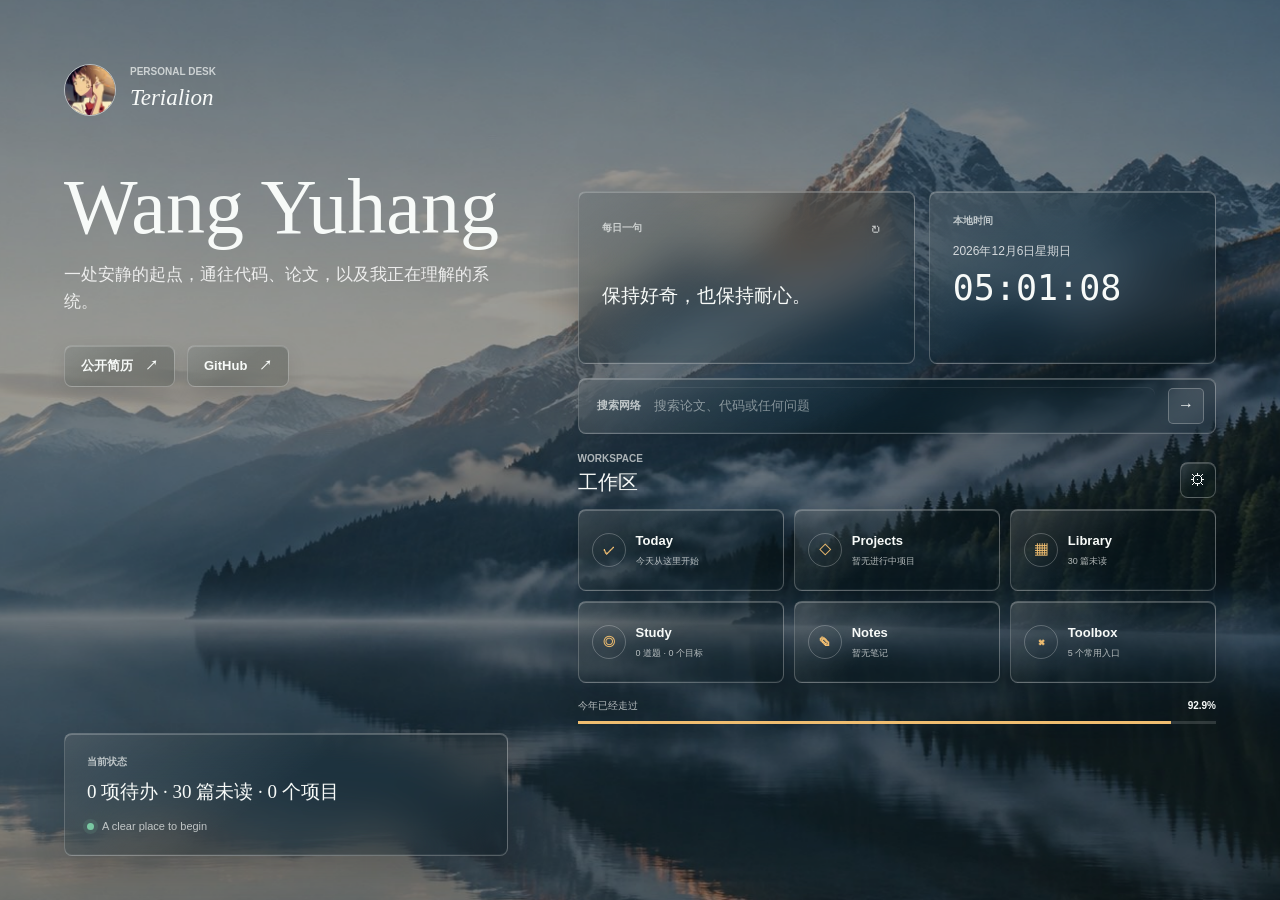
==== commit 5d29ceaf: "style: refine desk glass materials" ====
--- a/desk/index.html
+++ b/desk/index.html
@@ -8,7 +8,7 @@
     <title>Terialion 的起始页</title>
     <link rel="icon" href="data:," />
     <link rel="preload" href="../assets/hero-landscape.jpg?v=20260905-2" as="image" />
-    <link rel="stylesheet" href="desk.css?v=20260905-3" />
+    <link rel="stylesheet" href="desk.css?v=20260905-4" />
     <script src="desk.js?v=20260905-3" defer></script>
   </head>
   <body data-appearance="balanced">
--- a/desk/desk.css
+++ b/desk/desk.css
@@ -1,19 +1,19 @@
 :root {
   color-scheme: dark;
   --white: #f7faf8;
-  --muted: rgb(247 250 248 / 64%);
-  --faint: rgb(247 250 248 / 42%);
-  --line: rgb(255 255 255 / 17%);
-  --line-strong: rgb(255 255 255 / 30%);
-  --glass: rgb(8 22 23 / 70%);
-  --glass-soft: rgb(8 22 23 / 52%);
-  --glass-hover: rgb(11 31 31 / 84%);
-  --field: rgb(255 255 255 / 7%);
+  --muted: rgb(247 250 248 / 70%);
+  --faint: rgb(247 250 248 / 48%);
+  --line: rgb(255 255 255 / 25%);
+  --line-strong: rgb(255 255 255 / 42%);
+  --glass: rgb(8 22 23 / 46%);
+  --glass-soft: rgb(8 22 23 / 30%);
+  --glass-hover: rgb(17 39 40 / 58%);
+  --field: rgb(255 255 255 / 10%);
   --amber: #efbd70;
   --green: #79c8a2;
   --red: #e8938b;
   --max-width: 1380px;
-  --page-overlay: rgb(5 16 18 / 48%);
+  --page-overlay: rgb(5 16 18 / 38%);
   --sans: Inter, ui-sans-serif, -apple-system, BlinkMacSystemFont, "Segoe UI",
     "Noto Sans SC", "PingFang SC", "Microsoft YaHei", sans-serif;
   --serif: Iowan Old Style, Baskerville, "Times New Roman", "Songti SC", serif;
@@ -41,15 +41,15 @@
 }
 
 body[data-appearance="clear"] {
-  --page-overlay: rgb(5 16 18 / 34%);
-  --glass: rgb(8 22 23 / 62%);
-  --glass-soft: rgb(8 22 23 / 44%);
+  --page-overlay: rgb(5 16 18 / 27%);
+  --glass: rgb(8 22 23 / 34%);
+  --glass-soft: rgb(8 22 23 / 20%);
 }
 
 body[data-appearance="focus"] {
-  --page-overlay: rgb(5 16 18 / 66%);
-  --glass: rgb(6 18 19 / 82%);
-  --glass-soft: rgb(6 18 19 / 72%);
+  --page-overlay: rgb(5 16 18 / 54%);
+  --glass: rgb(6 18 19 / 64%);
+  --glass-soft: rgb(6 18 19 / 50%);
 }
 
 body,
@@ -147,9 +147,15 @@
 .glass-panel {
   border: 1px solid var(--line);
   border-radius: 8px;
-  background: var(--glass);
-  box-shadow: 0 18px 52px rgb(0 0 0 / 18%);
-  backdrop-filter: blur(12px);
+  background:
+    linear-gradient(145deg, rgb(255 255 255 / 13%), transparent 46%),
+    var(--glass);
+  box-shadow:
+    0 16px 42px rgb(0 0 0 / 16%),
+    inset 0 1px 0 rgb(255 255 255 / 22%),
+    inset 0 -1px 0 rgb(255 255 255 / 6%);
+  backdrop-filter: blur(22px) saturate(135%);
+  -webkit-backdrop-filter: blur(22px) saturate(135%);
 }
 
 .panel-label {
@@ -2059,3 +2065,76 @@
     transition-duration: 0.01ms !important;
   }
 }
+
+/* Clear material for floating controls; denser panels keep the regular material. */
+.status-panel,
+.quote-panel,
+.clock-panel,
+.search,
+.module-card,
+.study-card,
+.shortcut {
+  background:
+    linear-gradient(145deg, rgb(255 255 255 / 16%), transparent 48%),
+    var(--glass-soft);
+}
+
+.module-card:hover,
+.study-card:hover,
+.shortcut:hover {
+  background:
+    linear-gradient(145deg, rgb(255 255 255 / 21%), transparent 50%),
+    var(--glass-hover);
+}
+
+.identity-links a,
+.icon-button,
+.home-button,
+.text-button.secondary,
+.segment-control {
+  border-color: var(--line);
+  border-radius: 8px;
+  background:
+    linear-gradient(145deg, rgb(255 255 255 / 14%), transparent 52%),
+    rgb(8 22 23 / 20%);
+  box-shadow:
+    0 7px 18px rgb(0 0 0 / 10%),
+    inset 0 1px 0 rgb(255 255 255 / 18%);
+  backdrop-filter: blur(14px) saturate(130%);
+  -webkit-backdrop-filter: blur(14px) saturate(130%);
+}
+
+.workspace-nav > nav a,
+.text-button,
+input,
+select,
+textarea,
+.project-item,
+.priority-mark,
+.row-delete,
+.library-actions button,
+.note-list-button,
+.desk-toast {
+  border-radius: 8px;
+}
+
+input,
+select,
+textarea {
+  box-shadow: inset 0 1px 0 rgb(255 255 255 / 7%);
+}
+
+.segment-control button,
+.workspace-nav > nav a[aria-current="page"],
+.note-list-button[aria-current="true"] {
+  border-radius: 6px;
+}
+
+.segment-control button[aria-pressed="true"],
+.workspace-nav > nav a[aria-current="page"],
+.note-list-button[aria-current="true"] {
+  background: linear-gradient(145deg, rgb(255 255 255 / 20%), rgb(255 255 255 / 8%));
+  box-shadow:
+    0 4px 12px rgb(0 0 0 / 9%),
+    inset 0 1px 0 rgb(255 255 255 / 20%);
+}
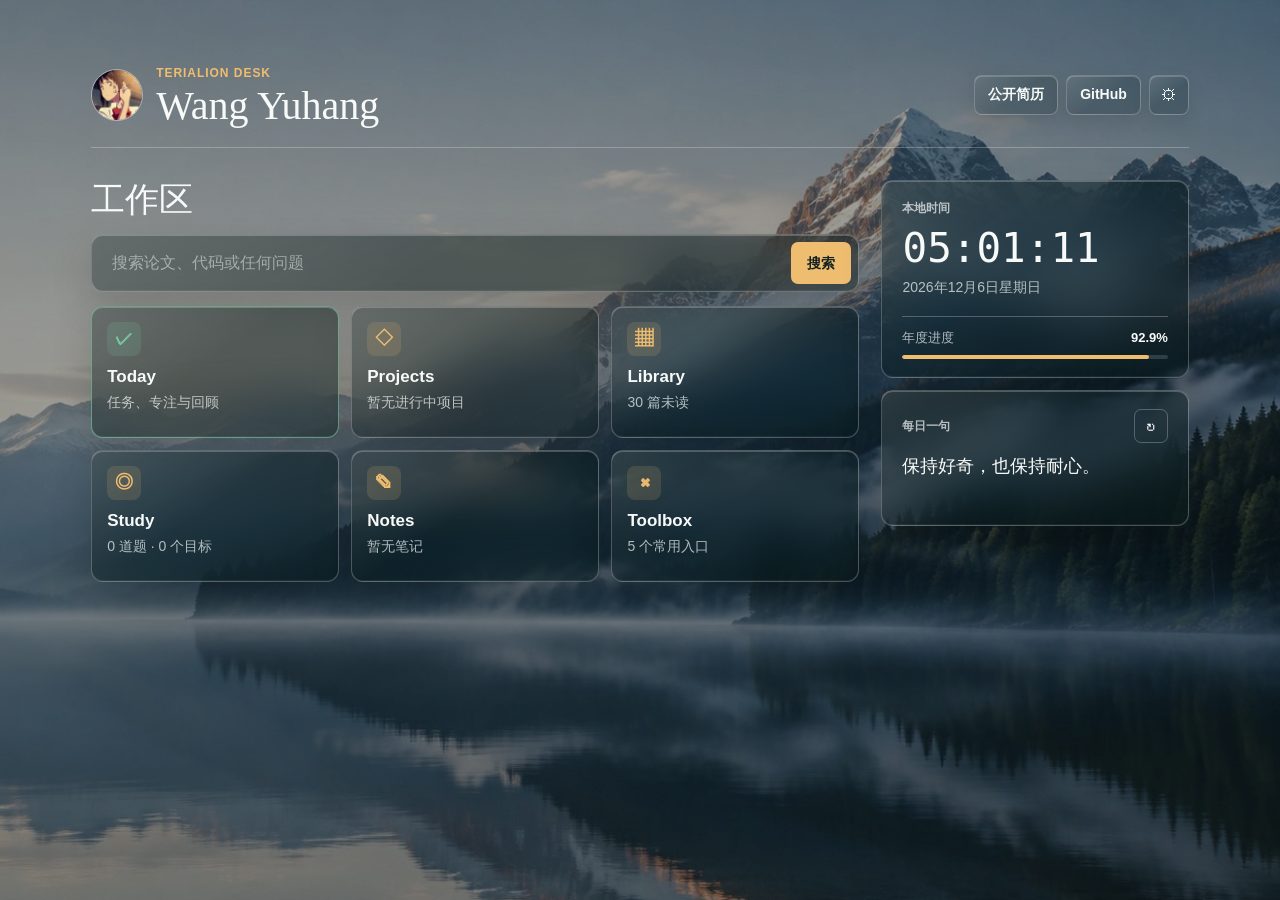
==== commit d73ca5e0: "Improve Desk layout and deploy refreshed AI briefings" ====
--- a/desk/index.html
+++ b/desk/index.html
@@ -8,77 +8,40 @@
     <title>Terialion 的起始页</title>
     <link rel="icon" href="data:," />
     <link rel="preload" href="../assets/hero-landscape.jpg?v=20260905-2" as="image" />
-    <link rel="stylesheet" href="desk.css?v=20260905-4" />
-    <script src="desk.js?v=20260905-3" defer></script>
+    <link rel="stylesheet" href="desk.css?v=20261123-1" />
+    <script src="desk.js?v=20261123-1" defer></script>
   </head>
   <body data-appearance="balanced">
     <a class="skip-link" href="#home-main">跳到工作区</a>
     <div class="backdrop" aria-hidden="true"></div>
 
     <main class="desk-shell" id="home-view">
-      <section class="identity" aria-labelledby="desk-title">
-        <div>
-          <div class="wordmark">
-            <img
-              class="desk-avatar"
-              src="../assets/profile-avatar-small.jpg"
-              alt="Terialion 的头像"
-              width="104"
-              height="104"
-            />
-            <div>
-              <p>Personal Desk</p>
-              <strong>Terialion</strong>
-            </div>
-          </div>
-
-          <h1 id="desk-title">Wang Yuhang</h1>
-          <p class="identity-lead">
-            一处安静的起点，通往代码、论文，以及我正在理解的系统。
-          </p>
-
-          <nav class="identity-links" aria-label="个人入口">
-            <a href="../">公开简历 <span aria-hidden="true">&#8599;</span></a>
-            <a href="https://github.com/Terialion" target="_blank" rel="noreferrer">
-              GitHub <span aria-hidden="true">&#8599;</span>
-            </a>
-          </nav>
+      <header class="identity">
+        <div class="wordmark">
+          <img
+            class="desk-avatar"
+            src="../assets/profile-avatar-small.jpg"
+            alt=""
+            width="104"
+            height="104"
+          />
+          <div>
+            <p>Terialion Desk</p>
+            <h1>Wang Yuhang</h1>
+          </div>
         </div>
 
-        <div class="status-panel glass-panel">
-          <p class="panel-label">当前状态</p>
-          <p id="home-status">AI Infra · Kernel · System · Compiler</p>
-          <span><i aria-hidden="true"></i><span id="home-status-meta">Learning in public</span></span>
-        </div>
-      </section>
-
-      <section class="workspace" id="home-main" aria-label="起始页工具">
-        <div class="widget-row">
-          <section class="quote-panel glass-panel" aria-labelledby="quote-title">
-            <div class="quote-heading">
-              <p class="panel-label" id="quote-title">每日一句</p>
-              <button
-                class="quote-refresh"
-                id="refresh-quote"
-                type="button"
-                aria-label="换一句"
-                title="换一句"
-              >
-                <span aria-hidden="true">&#8635;</span>
-              </button>
-            </div>
-            <blockquote id="daily-quote" aria-live="polite">
-              真正重要的进步，通常来自把一件小事做完。
-            </blockquote>
-          </section>
-
-          <div class="clock-panel glass-panel">
-            <p class="panel-label">本地时间</p>
-            <time id="desk-date" class="desk-date">2026 年 9 月 5 日 星期六</time>
-            <time id="desk-time" class="desk-time">00:00:00</time>
-          </div>
-        </div>
-
+        <nav class="identity-links" aria-label="个人入口">
+          <a href="../">公开简历</a>
+          <a href="https://github.com/Terialion" target="_blank" rel="noreferrer">GitHub</a>
+          <button class="icon-button" type="button" data-open-settings aria-label="打开设置" title="设置">
+            <span aria-hidden="true">&#9881;</span>
+          </button>
+        </nav>
+      </header>
+
+      <section class="workspace" id="home-main" aria-labelledby="launcher-title" tabindex="-1">
+        <h2 id="launcher-title">工作区</h2>
         <form
           class="search glass-panel"
           action="https://www.google.com/search"
@@ -86,76 +49,94 @@
           target="_blank"
           role="search"
         >
-          <label for="web-search">搜索网络</label>
+          <label class="visually-hidden" for="web-search">搜索网络</label>
           <input
             id="web-search"
             name="q"
             type="search"
             placeholder="搜索论文、代码或任何问题"
             autocomplete="off"
+            required
           />
-          <button type="submit" aria-label="搜索">
-            <span aria-hidden="true">&#8594;</span>
-          </button>
+          <button type="submit">搜索</button>
         </form>
 
-        <section class="module-launcher" id="module-launcher" aria-labelledby="launcher-title">
-          <div class="launcher-heading">
-            <div>
-              <p class="panel-label">Workspace</p>
-              <h2 id="launcher-title">工作区</h2>
+        <nav class="module-grid" aria-label="工作区模块">
+          <a class="module-card glass-panel" href="#today">
+            <span class="module-symbol" aria-hidden="true">&#10003;</span>
+            <strong>Today</strong>
+            <small id="summary-today">任务、专注与回顾</small>
+          </a>
+          <a class="module-card glass-panel" href="#projects">
+            <span class="module-symbol" aria-hidden="true">&#9671;</span>
+            <strong>Projects</strong>
+            <small id="summary-projects">暂无进行中项目</small>
+          </a>
+          <a class="module-card glass-panel" href="#library">
+            <span class="module-symbol" aria-hidden="true">&#9638;</span>
+            <strong>Library</strong>
+            <small id="summary-library">正在载入简报</small>
+          </a>
+          <a class="module-card glass-panel" href="#study">
+            <span class="module-symbol" aria-hidden="true">&#9678;</span>
+            <strong>Study</strong>
+            <small id="summary-study">学习进度</small>
+          </a>
+          <a class="module-card glass-panel" href="#notes">
+            <span class="module-symbol" aria-hidden="true">&#9998;</span>
+            <strong>Notes</strong>
+            <small id="summary-notes">暂无笔记</small>
+          </a>
+          <a class="module-card glass-panel" href="#toolbox">
+            <span class="module-symbol" aria-hidden="true">&#8984;</span>
+            <strong>Toolbox</strong>
+            <small id="summary-toolbox">常用入口</small>
+          </a>
+        </nav>
+      </section>
+
+      <aside class="desk-widgets" aria-label="时间与每日一句">
+        <section class="clock-panel glass-panel" aria-labelledby="clock-title">
+          <h2 class="panel-label" id="clock-title">本地时间</h2>
+          <time id="desk-time" class="desk-time"></time>
+          <time id="desk-date" class="desk-date"></time>
+          <div class="clock-progress">
+            <div class="progress-copy">
+              <span>年度进度</span>
+              <strong id="year-percent">0%</strong>
             </div>
-            <button class="icon-button" type="button" data-open-settings aria-label="打开设置" title="设置">
-              <span aria-hidden="true">&#9881;</span>
+            <div
+              class="progress-track"
+              id="year-progress"
+              role="progressbar"
+              aria-label="年度进度"
+              aria-valuemin="0"
+              aria-valuemax="100"
+              aria-valuenow="0"
+            >
+              <span></span>
+            </div>
+          </div>
+        </section>
+
+        <section class="quote-panel glass-panel" aria-labelledby="quote-title">
+          <div class="quote-heading">
+            <h2 class="panel-label" id="quote-title">每日一句</h2>
+            <button
+              class="quote-refresh"
+              id="refresh-quote"
+              type="button"
+              aria-label="换一句"
+              title="换一句"
+            >
+              <span aria-hidden="true">&#8635;</span>
             </button>
           </div>
-
-          <nav class="module-grid" aria-label="工作区模块">
-            <a class="module-card glass-panel" href="#today">
-              <span class="module-symbol" aria-hidden="true">&#10003;</span>
-              <span><strong>Today</strong><small id="summary-today">今天从这里开始</small></span>
-            </a>
-            <a class="module-card glass-panel" href="#projects">
-              <span class="module-symbol" aria-hidden="true">&#9671;</span>
-              <span><strong>Projects</strong><small id="summary-projects">暂无进行中项目</small></span>
-            </a>
-            <a class="module-card glass-panel" href="#library">
-              <span class="module-symbol" aria-hidden="true">&#9638;</span>
-              <span><strong>Library</strong><small id="summary-library">正在载入文章</small></span>
-            </a>
-            <a class="module-card glass-panel" href="#study">
-              <span class="module-symbol" aria-hidden="true">&#9678;</span>
-              <span><strong>Study</strong><small id="summary-study">学习进度</small></span>
-            </a>
-            <a class="module-card glass-panel" href="#notes">
-              <span class="module-symbol" aria-hidden="true">&#9998;</span>
-              <span><strong>Notes</strong><small id="summary-notes">暂无笔记</small></span>
-            </a>
-            <a class="module-card glass-panel" href="#toolbox">
-              <span class="module-symbol" aria-hidden="true">&#8984;</span>
-              <span><strong>Toolbox</strong><small id="summary-toolbox">常用入口</small></span>
-            </a>
-          </nav>
-        </section>
-
-        <footer class="desk-footer">
-          <div class="progress-copy">
-            <span>今年已经走过</span>
-            <strong id="year-percent">0%</strong>
-          </div>
-          <div
-            class="progress-track"
-            id="year-progress"
-            role="progressbar"
-            aria-label="年度进度"
-            aria-valuemin="0"
-            aria-valuemax="100"
-            aria-valuenow="0"
-          >
-            <span></span>
-          </div>
-        </footer>
-      </section>
+          <p id="daily-quote" aria-live="polite">
+            真正重要的进步，通常来自把一件小事做完。
+          </p>
+        </section>
+      </aside>
     </main>
 
     <main class="workspace-shell" id="workspace-view" hidden>
@@ -184,7 +165,7 @@
         <header class="workspace-header">
           <div>
             <p class="panel-label">Terialion / Desk</p>
-            <h1 id="workspace-title">Today</h1>
+            <h1 id="workspace-title" tabindex="-1">Today</h1>
           </div>
           <a class="home-button" href="#home" aria-label="返回 Home">&#8592; Home</a>
         </header>
@@ -262,7 +243,10 @@
         <section class="module-view" data-view="library" aria-labelledby="library-title" hidden>
           <div class="view-heading">
             <div><p class="panel-label">Read &amp; collect</p><h2 id="library-title">资料库</h2></div>
-            <time id="feed-updated" class="feed-updated">正在更新</time>
+            <span class="feed-updated" role="status">
+              <time id="feed-updated" hidden></time>
+              <span id="feed-message">正在载入简报</span>
+            </span>
           </div>
           <div class="library-layout">
             <section class="tool-panel glass-panel">
--- a/desk/desk.css
+++ b/desk/desk.css
@@ -12,7 +12,7 @@
   --amber: #efbd70;
   --green: #79c8a2;
   --red: #e8938b;
-  --max-width: 1380px;
+  --max-width: 1200px;
   --page-overlay: rgb(5 16 18 / 38%);
   --sans: Inter, ui-sans-serif, -apple-system, BlinkMacSystemFont, "Segoe UI",
     "Noto Sans SC", "PingFang SC", "Microsoft YaHei", sans-serif;
@@ -161,8 +161,8 @@
 .panel-label {
   margin: 0;
   color: var(--muted);
-  font-size: 10px;
-  font-weight: 800;
+  font-size: 12px;
+  font-weight: 750;
   text-transform: uppercase;
 }
 
@@ -270,183 +270,232 @@
 .desk-shell {
   display: grid;
   width: min(100%, var(--max-width));
-  min-height: 100svh;
   margin: 0 auto;
-  padding: 48px 64px 34px;
-  grid-template-columns: minmax(330px, 0.82fr) minmax(560px, 1.18fr);
-  align-items: stretch;
-  gap: 70px;
+  padding: clamp(24px, 5vw, 68px) clamp(20px, 4vw, 54px) 48px;
+  grid-template-columns: minmax(0, 1fr) minmax(250px, 0.4fr);
+  align-items: start;
+  gap: 32px 22px;
   animation: content-in 520ms ease-out both;
 }
 
 .identity {
   display: flex;
-  min-width: 0;
-  padding: 16px 0 10px;
+  padding-bottom: 20px;
+  grid-column: 1 / -1;
+  align-items: center;
   justify-content: space-between;
-  flex-direction: column;
+  gap: 16px;
+  border-bottom: 1px solid var(--line);
 }
 
 .wordmark {
   display: flex;
   align-items: center;
-  gap: 14px;
+  gap: 13px;
 }
 
 .desk-avatar {
   display: block;
   width: 52px;
   height: 52px;
-  border: 1px solid rgb(255 255 255 / 52%);
+  flex: none;
+  border: 1px solid var(--line-strong);
   border-radius: 50%;
   object-fit: cover;
 }
 
-.wordmark p,
-.wordmark strong {
-  display: block;
+.wordmark p {
   margin: 0;
-}
-
-.wordmark p {
-  color: var(--muted);
-  font-size: 10px;
+  color: var(--amber);
+  font-size: 12px;
   font-weight: 750;
+  letter-spacing: 0.08em;
   text-transform: uppercase;
 }
 
-.wordmark strong {
+.wordmark h1 {
+  margin: 2px 0 0;
   font-family: var(--serif);
-  font-size: 23px;
-  font-style: italic;
+  font-size: clamp(25px, 3.4vw, 40px);
   font-weight: 500;
-}
-
-.identity h1 {
-  max-width: 600px;
-  margin: 56px 0 20px;
-  font-family: var(--serif);
-  font-size: 78px;
-  font-weight: 400;
-  line-height: 0.9;
-}
-
-.identity-lead {
-  max-width: 510px;
-  margin: 0;
-  color: rgb(255 255 255 / 84%);
-  font-size: 17px;
+  line-height: 1.05;
 }
 
 .identity-links {
   display: flex;
-  margin-top: 30px;
   flex-wrap: wrap;
-  gap: 12px;
+  align-items: center;
+  gap: 8px;
 }
 
 .identity-links a {
   display: inline-flex;
+  min-height: 40px;
+  padding: 0 13px;
+  align-items: center;
+  border: 1px solid var(--line);
+  color: var(--white);
+  font-size: 0.875rem;
+  font-weight: 700;
+}
+
+.identity-links a:hover {
+  border-color: var(--line-strong);
+  background: var(--glass-hover);
+}
+
+.identity-links .icon-button {
+  width: 40px;
+  height: 40px;
+  flex-basis: 40px;
+}
+
+.workspace {
+  display: grid;
+  min-width: 0;
+  gap: 14px;
+}
+
+.workspace h2 {
+  margin: 0;
+  font-family: var(--serif);
+  font-size: clamp(25px, 2.8vw, 34px);
+  font-weight: 500;
+  line-height: 1.2;
+}
+
+.search {
+  display: grid;
+  min-height: 58px;
+  padding: 6px 7px 6px 16px;
+  grid-template-columns: minmax(0, 1fr) auto;
+  align-items: center;
+  gap: 10px;
+  border-radius: 12px;
+}
+
+.search input {
+  width: 100%;
+  padding: 0 4px;
+  border: 0;
+  background: transparent;
+  box-shadow: none;
+  font-size: 1rem;
+}
+
+.search button {
   min-height: 42px;
   padding: 0 16px;
-  align-items: center;
+  border: 0;
+  border-radius: 7px;
+  background: var(--amber);
+  color: #152222;
+  font-size: 0.875rem;
+  font-weight: 750;
+}
+
+.search button:hover {
+  background: #ffd499;
+}
+
+.module-grid {
+  display: grid;
+  grid-template-columns: repeat(3, minmax(0, 1fr));
   gap: 12px;
-  border: 1px solid var(--line);
-  border-radius: 5px;
-  background: rgb(8 22 23 / 40%);
-  font-size: 13px;
-  font-weight: 700;
-  transition: background-color 160ms ease, border-color 160ms ease;
-}
-
-.identity-links a:hover {
-  border-color: rgb(255 255 255 / 42%);
-  background: var(--glass-hover);
-}
-
-.status-panel {
-  max-width: 510px;
-  margin-top: 46px;
-  padding: 20px 22px;
-}
-
-.status-panel > p:nth-child(2) {
-  margin: 7px 0 12px;
-  font-family: var(--serif);
-  font-size: 19px;
-}
-
-.status-panel > span {
-  display: flex;
-  align-items: center;
-  gap: 8px;
-  color: var(--muted);
-  font-size: 11px;
-}
-
-.status-panel i {
-  width: 7px;
-  height: 7px;
-  border-radius: 50%;
-  background: var(--green);
-  box-shadow: 0 0 0 4px rgb(121 200 162 / 13%);
-}
-
-.workspace {
-  display: flex;
+}
+
+.module-card {
+  display: grid;
   min-width: 0;
-  justify-content: center;
-  flex-direction: column;
-}
-
-.widget-row {
-  display: grid;
-  grid-template-columns: minmax(0, 1.08fr) minmax(250px, 0.92fr);
-  gap: 14px;
+  min-height: 132px;
+  padding: 15px;
+  align-content: start;
+  gap: 4px;
+  border-radius: 12px;
+  transition: transform 160ms ease, border-color 160ms ease;
+}
+
+.module-card:first-child {
+  border-color: rgb(121 200 162 / 68%);
+}
+
+.module-card:hover {
+  transform: translateY(-2px);
+  border-color: var(--line-strong);
+}
+
+.module-symbol {
+  display: grid;
+  width: 34px;
+  height: 34px;
+  margin-bottom: 6px;
+  place-items: center;
+  border-radius: 8px;
+  background: rgb(239 189 112 / 14%);
+  color: var(--amber);
+  font-size: 1.125rem;
+  font-weight: 800;
+}
+
+.module-card:first-child .module-symbol {
+  background: rgb(121 200 162 / 16%);
+  color: var(--green);
+}
+
+.module-card strong {
+  font-size: 1.0625rem;
+  line-height: 1.25;
+}
+
+.module-card small {
+  color: var(--muted);
+  font-size: 0.875rem;
+  overflow-wrap: anywhere;
+}
+
+.desk-widgets {
+  display: grid;
+  min-width: 0;
+  gap: 12px;
 }
 
 .quote-panel,
 .clock-panel {
-  min-height: 164px;
-  margin: 0;
-  padding: 21px 23px;
-}
-
-.quote-panel {
-  display: flex;
-  flex-direction: column;
+  min-width: 0;
+  padding: 18px 20px;
+  border-radius: 12px;
 }
 
 .quote-heading {
   display: flex;
   align-items: center;
   justify-content: space-between;
+  gap: 8px;
 }
 
 .quote-refresh {
   display: grid;
-  width: 30px;
-  height: 30px;
+  width: 34px;
+  height: 34px;
   padding: 0;
   place-items: center;
-  border: 0;
+  border: 1px solid var(--line);
+  border-radius: 7px;
   background: transparent;
-  color: var(--muted);
+  color: var(--white);
   font-size: 19px;
 }
 
 .quote-refresh:hover {
-  color: var(--white);
-}
-
-.quote-panel blockquote {
-  display: flex;
-  min-height: 92px;
-  margin: 7px 0 0;
-  align-items: center;
+  background: var(--field);
+}
+
+.quote-panel p {
+  min-height: 3em;
+  margin: 10px 0 0;
   font-family: var(--serif);
-  font-size: 19px;
-  line-height: 1.45;
+  font-size: 1.125rem;
+  line-height: 1.5;
 }
 
 .desk-date,
@@ -454,67 +503,55 @@
   display: block;
 }
 
+.desk-time {
+  margin-top: 7px;
+  font-family: ui-monospace, SFMono-Regular, Menlo, Monaco, Consolas, monospace;
+  font-size: clamp(28px, 3.2vw, 43px);
+  font-variant-numeric: tabular-nums;
+  line-height: 1.2;
+}
+
 .desk-date {
-  min-height: 23px;
-  margin-top: 14px;
-  color: rgb(255 255 255 / 78%);
-  font-size: 12px;
-}
-
-.desk-time {
-  min-height: 50px;
-  margin-top: 1px;
-  font-family: ui-monospace, SFMono-Regular, Menlo, Monaco, Consolas, monospace;
-  font-size: 35px;
+  margin-top: 4px;
+  color: var(--muted);
+  font-size: 0.875rem;
+}
+
+.clock-progress {
+  margin-top: 17px;
+  padding-top: 11px;
+  border-top: 1px solid var(--line);
+}
+
+.progress-copy {
+  display: flex;
+  margin-bottom: 7px;
+  align-items: center;
+  justify-content: space-between;
+  color: var(--muted);
+  font-size: 0.8125rem;
+}
+
+.progress-copy strong {
+  color: var(--white);
   font-variant-numeric: tabular-nums;
-  line-height: 1.3;
-}
-
-.search {
-  display: grid;
-  min-height: 56px;
-  margin-top: 14px;
-  padding: 0 9px 0 18px;
-  grid-template-columns: auto 1fr 38px;
-  align-items: center;
-  gap: 13px;
-}
-
-.search label {
-  color: var(--muted);
-  font-size: 11px;
-  font-weight: 750;
-}
-
-.search input {
-  height: 38px;
-  padding: 0;
-  border: 0;
-  background: transparent;
-  font-size: 13px;
-}
-
-.search button {
-  display: grid;
-  width: 36px;
-  height: 36px;
-  padding: 0;
-  place-items: center;
-  border: 1px solid var(--line);
-  border-radius: 5px;
-  background: rgb(255 255 255 / 8%);
-  color: var(--white);
-}
-
-.search button:hover {
-  background: rgb(255 255 255 / 15%);
-}
-
-.module-launcher {
-  margin-top: 17px;
-}
-
-.launcher-heading,
+}
+
+.progress-track {
+  height: 4px;
+  overflow: hidden;
+  border-radius: 2px;
+  background: rgb(255 255 255 / 14%);
+}
+
+.progress-track span {
+  display: block;
+  width: 0;
+  height: 100%;
+  border-radius: inherit;
+  background: var(--amber);
+}
+
 .tool-heading,
 .view-heading,
 .workspace-header {
@@ -522,105 +559,6 @@
   align-items: center;
   justify-content: space-between;
   gap: 16px;
-}
-
-.launcher-heading {
-  margin-bottom: 11px;
-  align-items: end;
-}
-
-.launcher-heading h2 {
-  margin: 1px 0 0;
-  font-family: var(--serif);
-  font-size: 20px;
-  font-weight: 500;
-}
-
-.module-grid {
-  display: grid;
-  grid-template-columns: repeat(3, minmax(0, 1fr));
-  gap: 10px;
-}
-
-.module-card {
-  display: grid;
-  min-width: 0;
-  min-height: 82px;
-  padding: 13px;
-  grid-template-columns: 34px minmax(0, 1fr);
-  align-items: center;
-  gap: 10px;
-  backdrop-filter: none;
-  transition: transform 160ms ease, background-color 160ms ease,
-    border-color 160ms ease;
-}
-
-.module-card:hover {
-  transform: translateY(-2px);
-  border-color: var(--line-strong);
-  background: var(--glass-hover);
-}
-
-.module-symbol {
-  display: grid;
-  width: 34px;
-  height: 34px;
-  place-items: center;
-  border: 1px solid rgb(255 255 255 / 24%);
-  border-radius: 50%;
-  color: var(--amber);
-  font-size: 12px;
-  font-weight: 800;
-}
-
-.module-card strong,
-.module-card small {
-  display: block;
-  min-width: 0;
-}
-
-.module-card strong {
-  font-size: 13px;
-}
-
-.module-card small {
-  margin-top: 3px;
-  overflow: hidden;
-  color: var(--muted);
-  font-size: 9px;
-  text-overflow: ellipsis;
-  white-space: nowrap;
-}
-
-.desk-footer {
-  margin-top: 15px;
-}
-
-.progress-copy {
-  display: flex;
-  margin-bottom: 7px;
-  align-items: center;
-  justify-content: space-between;
-  color: var(--muted);
-  font-size: 10px;
-}
-
-.progress-copy strong {
-  color: var(--white);
-  font-variant-numeric: tabular-nums;
-}
-
-.progress-track {
-  height: 3px;
-  overflow: hidden;
-  background: rgb(255 255 255 / 14%);
-}
-
-.progress-track span {
-  display: block;
-  width: 0;
-  height: 100%;
-  background: var(--amber);
 }
 
 /* Workspace */
@@ -1135,7 +1073,7 @@
 
 .feed-updated {
   color: var(--muted);
-  font-size: 10px;
+  font-size: 0.8125rem;
   white-space: nowrap;
 }
 
@@ -1643,16 +1581,6 @@
 }
 
 @media (max-width: 1100px) {
-  .desk-shell {
-    padding: 38px 40px;
-    grid-template-columns: minmax(300px, 0.72fr) minmax(520px, 1.28fr);
-    gap: 42px;
-  }
-
-  .identity h1 {
-    font-size: 68px;
-  }
-
   .workspace-shell {
     grid-template-columns: 190px minmax(0, 1fr);
     gap: 16px;
@@ -1665,28 +1593,6 @@
 }
 
 @media (max-width: 900px) {
-  .desk-shell {
-    min-height: auto;
-    grid-template-columns: 1fr;
-    gap: 32px;
-  }
-
-  .identity {
-    display: grid;
-    padding-top: 0;
-    grid-template-columns: 1fr minmax(300px, 0.72fr);
-    align-items: end;
-    gap: 36px;
-  }
-
-  .identity h1 {
-    margin-top: 36px;
-  }
-
-  .status-panel {
-    margin: 0;
-  }
-
   .workspace-shell {
     display: block;
     padding: 14px;
@@ -1750,7 +1656,7 @@
 
   .module-layout,
   .library-layout {
-    grid-template-columns: 1fr;
+    grid-template-columns: minmax(0, 1fr);
   }
 
   .save-resource-panel {
@@ -1773,86 +1679,27 @@
   }
 
   .desk-shell {
-    padding: 24px 22px 30px;
+    grid-template-columns: minmax(0, 1fr);
+    row-gap: 20px;
   }
 
   .identity {
-    display: flex;
-    align-items: stretch;
-    gap: 0;
-  }
-
-  .identity h1 {
-    margin: 32px 0 16px;
-    font-size: 55px;
-  }
-
-  .identity-lead {
-    font-size: 15px;
-  }
-
-  .identity-links {
-    margin-top: 22px;
-  }
-
-  .status-panel {
-    margin-top: 24px;
-  }
-
-  .widget-row,
+    padding-bottom: 14px;
+    flex-wrap: wrap;
+  }
+
+  .desk-avatar {
+    width: 44px;
+    height: 44px;
+  }
+
+  .module-grid,
+  .desk-widgets {
+    grid-template-columns: repeat(2, minmax(0, 1fr));
+  }
+
   .study-overview {
     grid-template-columns: 1fr;
-  }
-
-  .quote-panel,
-  .clock-panel {
-    min-height: 142px;
-  }
-
-  .quote-panel blockquote {
-    min-height: 72px;
-  }
-
-  .clock-panel {
-    display: grid;
-    grid-template-columns: 1fr auto;
-    align-items: end;
-    column-gap: 14px;
-  }
-
-  .clock-panel .panel-label,
-  .desk-date {
-    grid-column: 1;
-  }
-
-  .desk-date {
-    margin-top: 8px;
-  }
-
-  .desk-time {
-    min-width: 135px;
-    min-height: 40px;
-    margin: 0;
-    grid-column: 2;
-    grid-row: 1 / 3;
-    font-size: 27px;
-    text-align: right;
-  }
-
-  .search {
-    grid-template-columns: 1fr 40px;
-  }
-
-  .search label {
-    position: absolute;
-    width: 1px;
-    height: 1px;
-    overflow: hidden;
-    clip: rect(0 0 0 0);
-  }
-
-  .module-grid {
-    grid-template-columns: repeat(2, minmax(0, 1fr));
   }
 
   .workspace-shell {
@@ -1868,16 +1715,21 @@
     height: 34px;
   }
 
+  .workspace-nav > nav {
+    display: grid;
+    grid-template-columns: repeat(3, minmax(0, 1fr));
+  }
+
   .workspace-nav > nav a {
     display: flex;
-    width: 40px;
-    padding: 0;
+    min-height: 34px;
+    padding: 0 2px;
     justify-content: center;
-    font-size: 0;
+    font-size: 0.75rem;
   }
 
   .workspace-nav > nav a span {
-    font-size: 13px;
+    display: none;
   }
 
   .workspace-header {
@@ -1941,6 +1793,7 @@
 
   .library-toolbar {
     display: grid;
+    grid-template-columns: minmax(0, 1fr);
   }
 
   .library-toolbar > input {
@@ -1987,19 +1840,18 @@
 }
 
 @media (max-width: 430px) {
-  .desk-time {
-    min-width: 116px;
-    font-size: 23px;
+  .desk-widgets {
+    grid-template-columns: minmax(0, 1fr);
   }
 
   .module-card {
-    min-height: 76px;
-    padding: 11px;
+    min-height: 108px;
+    padding: 10px 12px;
   }
 
   .module-symbol {
-    width: 31px;
-    height: 31px;
+    width: 28px;
+    height: 28px;
   }
 
   .workspace-nav {
@@ -2007,10 +1859,6 @@
     gap: 7px;
   }
 
-  .workspace-nav > nav a {
-    width: 36px;
-  }
-
   .workspace-header .home-button {
     font-size: 0;
   }
@@ -2026,6 +1874,21 @@
 
   .priority-mark {
     display: none;
+  }
+
+  .library-item {
+    grid-template-columns: minmax(0, 1fr) auto;
+    gap: 4px 8px;
+  }
+
+  .library-copy {
+    grid-column: 1 / -1;
+    grid-row: 2;
+  }
+
+  .library-copy a {
+    font-size: 0.875rem;
+    -webkit-line-clamp: 3;
   }
 
   .study-goal-item {
@@ -2066,12 +1929,7 @@
   }
 }
 
-/* Clear material for floating controls; denser panels keep the regular material. */
-.status-panel,
-.quote-panel,
-.clock-panel,
-.search,
-.module-card,
+/* Clear material for smaller workspace cards. */
 .study-card,
 .shortcut {
   background:
